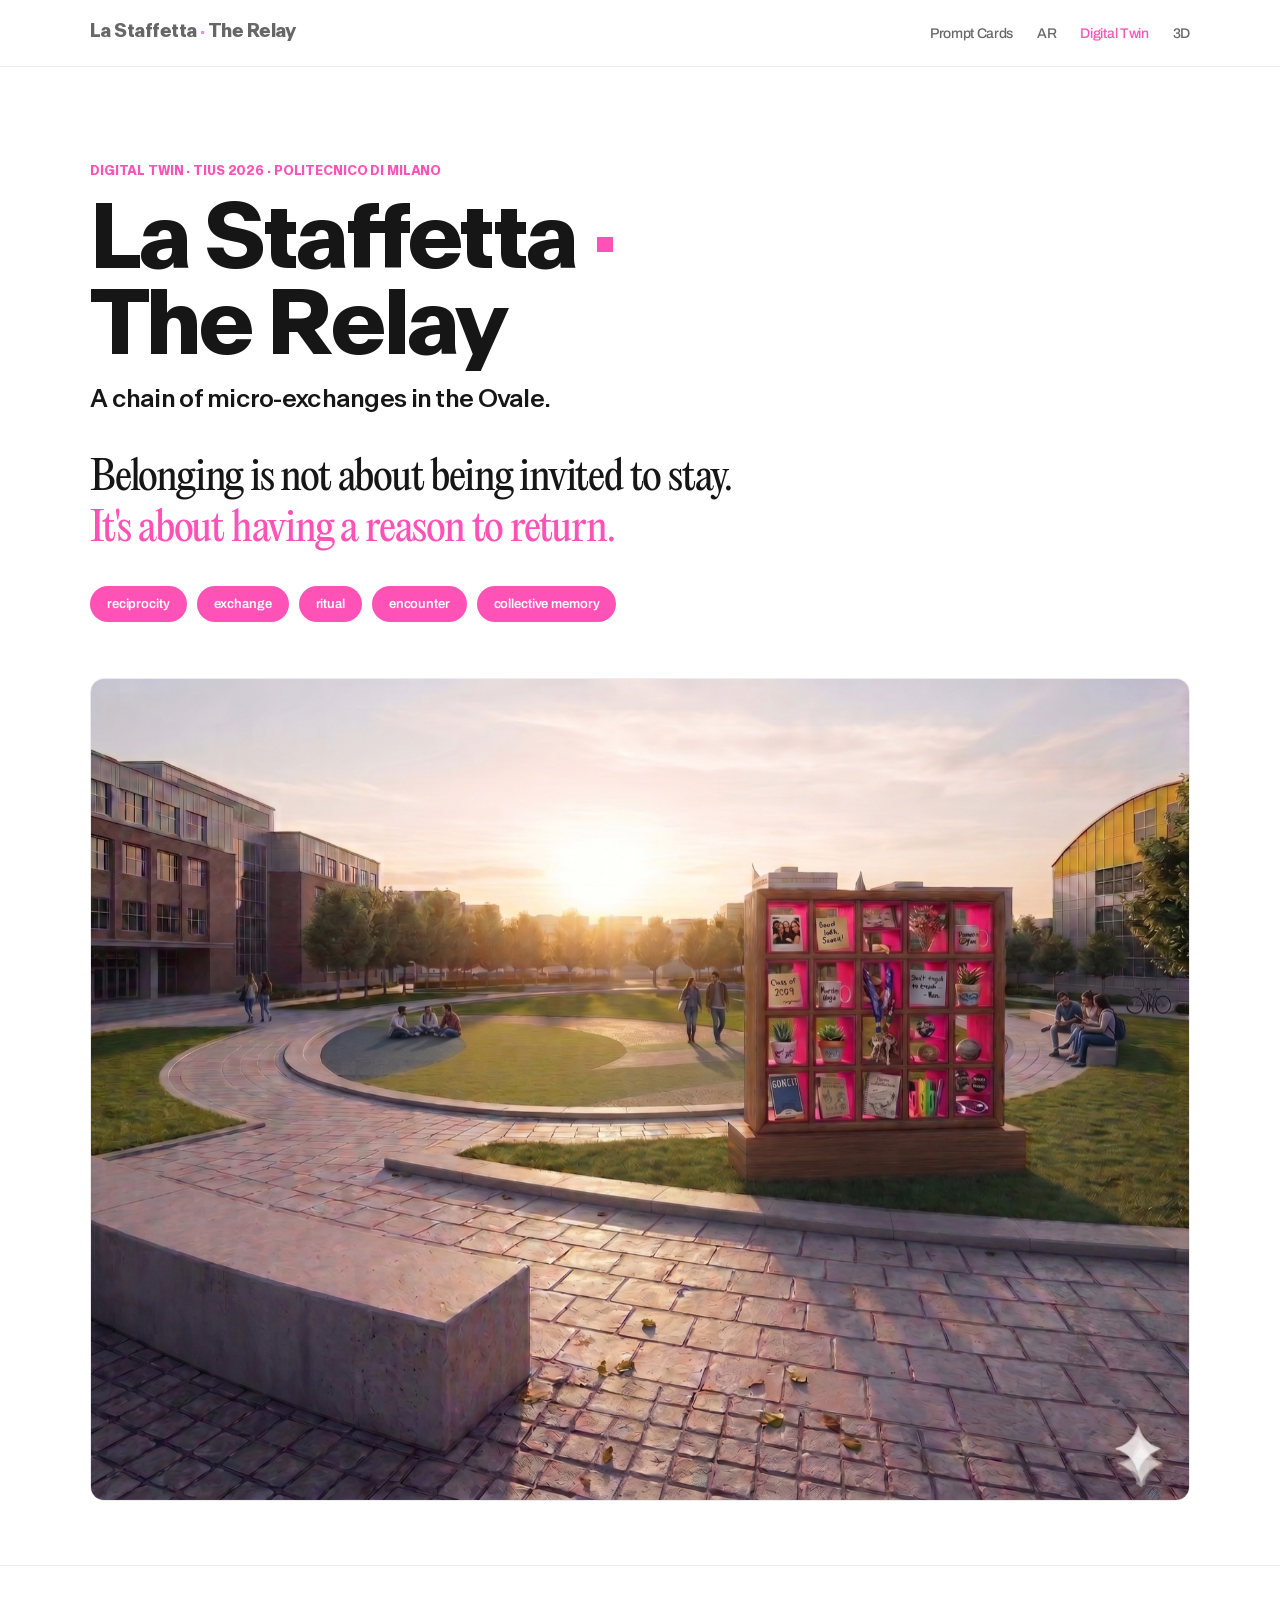
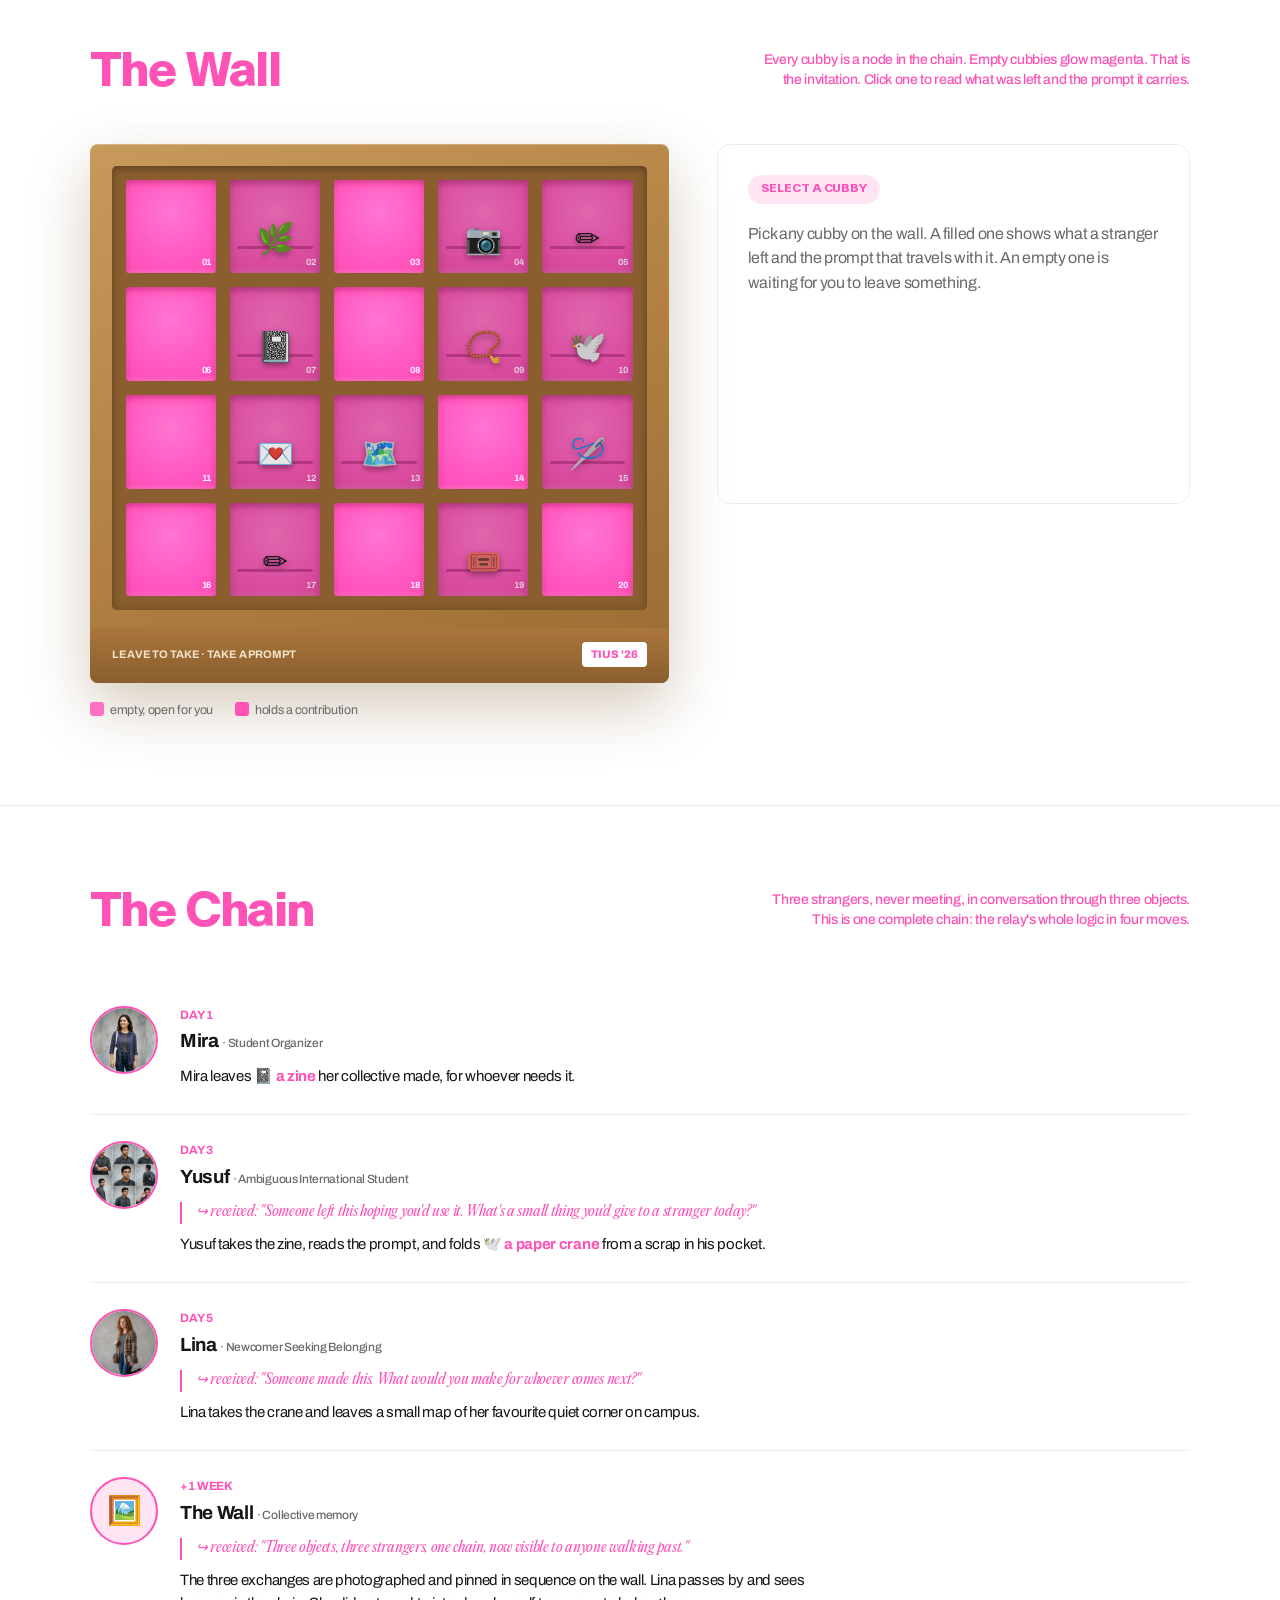
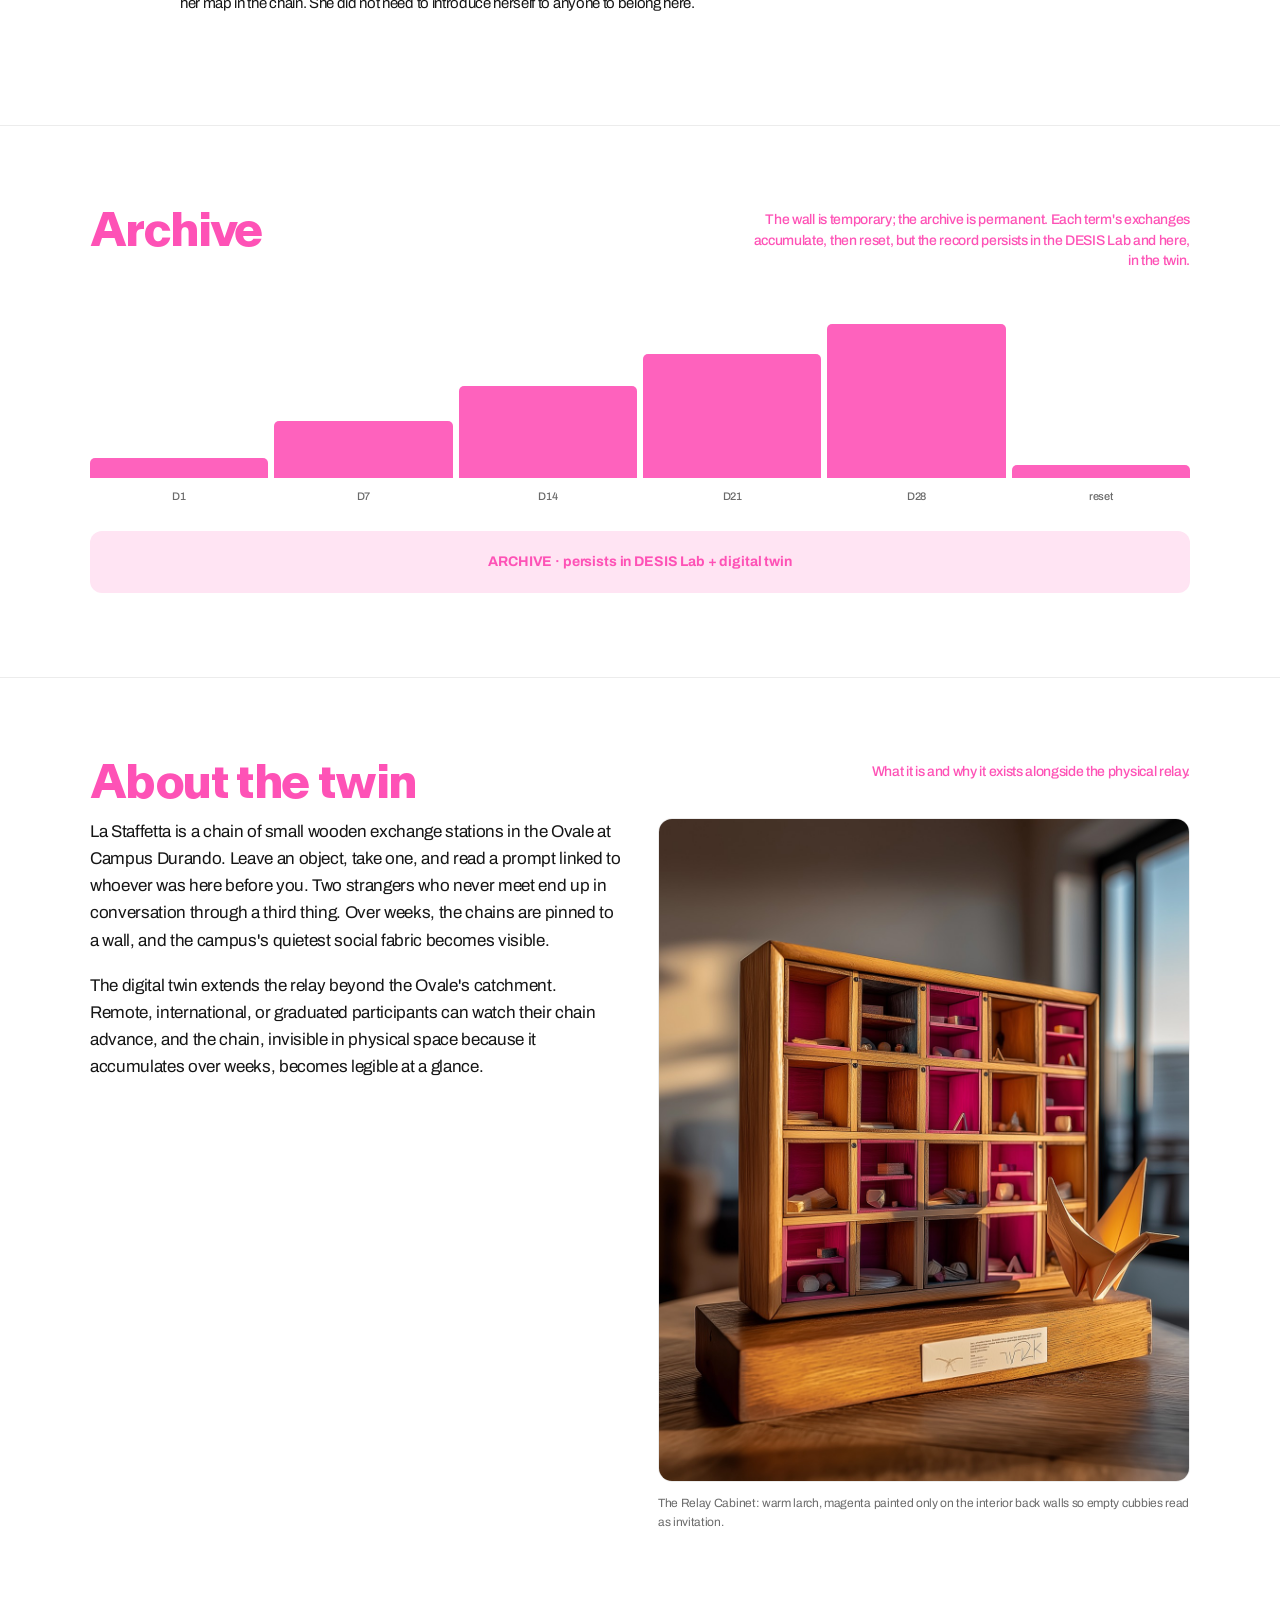
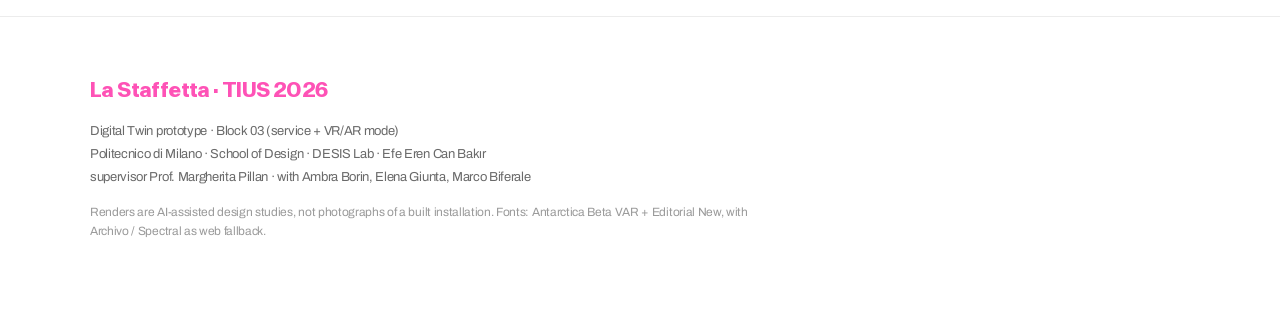
==== index.html @ ddce9a4b "La Staffetta: interactive web suite (twin, cards, AR, 3D), fonts embedded Co-Authored-By: Claude Opu" ====
<!DOCTYPE html>
<html lang="en">
<head>
<meta charset="UTF-8" />
<meta name="viewport" content="width=device-width, initial-scale=1.0" />
<title>La Staffetta · The Relay · Digital Twin</title>
<meta name="description" content="The digital twin of La Staffetta, a chain of micro-exchanges in the Ovale at Campus Durando, Politecnico di Milano." />
<link rel="preconnect" href="https://fonts.googleapis.com" />
<link rel="preconnect" href="https://fonts.gstatic.com" crossorigin />
<link href="https://fonts.googleapis.com/css2?family=Archivo:wght@400;500;600;700;800&family=Spectral:ital,wght@0,400;0,500;1,400;1,500&display=swap" rel="stylesheet" />
<link rel="stylesheet" href="style.css" />
<style>
  /* ---- twin-specific ---- */
  header.hero { padding: 96px 0 64px; }
  .hero-img { margin-top: 56px; border-radius: 14px; overflow: hidden; border: 1px solid var(--line); }
  .hero-img img { width: 100%; display: block; }
  .claim { font-family: var(--serif); font-size: clamp(24px, 3.4vw, 40px); letter-spacing: -0.03em; margin-top: 34px; max-width: 820px; line-height: 1.28; }
  .keywords { display: flex; flex-wrap: wrap; gap: 10px; margin-top: 30px; }
  .keywords span { font-size: 13px; font-weight: 600; color: #fff; background: var(--magenta); border-radius: 999px; padding: 8px 17px; letter-spacing:-0.01em; }

  /* ---- the wall / cabinet ---- */
  .cabinet-stage { margin-top: 48px; display: grid; grid-template-columns: 1.1fr .9fr; gap: 48px; align-items: start; }
  @media (max-width: 900px){ .cabinet-stage { grid-template-columns: 1fr; gap: 36px; } }

  /* the cabinet object: warm wood frame, magenta recessed cubbies */
  .cabinet {
    background: linear-gradient(155deg, #c79a5c 0%, #b07f41 55%, #9a6c34 100%);
    padding: 22px 22px 0;
    border-radius: 8px;
    box-shadow: 0 24px 60px rgba(120,80,30,0.30), inset 0 1px 0 rgba(255,255,255,0.25);
  }
  .grid {
    display: grid; grid-template-columns: repeat(5, 1fr); grid-template-rows: repeat(4, 1fr);
    gap: 14px;
    background: #8a5e2e;            /* dividers = darker wood, shown through the gaps */
    padding: 14px; border-radius: 5px;
    box-shadow: inset 0 2px 8px rgba(0,0,0,0.35);
  }
  .cubby {
    aspect-ratio: 1 / 1.04;
    border-radius: 3px;
    position: relative; cursor: pointer; overflow: hidden;
    /* recessed magenta interior */
    background: radial-gradient(120% 120% at 50% 35%, #ff6fc4 0%, var(--magenta) 45%, #e23b9e 100%);
    box-shadow: inset 0 3px 7px rgba(120,10,70,0.45), inset 0 -2px 4px rgba(255,255,255,0.18);
    transition: transform .14s ease, box-shadow .14s ease, filter .14s ease;
  }
  .cubby.empty { filter: brightness(1.06); }          /* empty glows brighter, the invitation */
  .cubby.filled { filter: brightness(0.9) saturate(0.92); }
  .cubby .obj {
    position: absolute; inset: 0; display: flex; align-items: flex-end; justify-content: center;
    padding-bottom: 12%; font-size: clamp(20px, 3.2vw, 30px); z-index: 2;
    filter: drop-shadow(0 3px 3px rgba(80,10,50,.5));
  }
  .cubby .shelf { position:absolute; left:8%; right:8%; bottom: 26%; height: 3px; background: rgba(120,10,70,.35); border-radius: 2px; z-index:1; }
  .cubby:hover { transform: translateY(-2px); box-shadow: inset 0 3px 7px rgba(120,10,70,0.45), 0 8px 20px rgba(254,82,182,0.45); }
  .cubby.active { outline: 3px solid #fff; outline-offset: -3px; }
  .cubby .num { position: absolute; bottom: 3px; right: 5px; font-size: 9px; color: rgba(255,255,255,.85); z-index: 3; font-weight: 700; }
  /* plinth + authorship */
  .plinth { background: linear-gradient(180deg, #a9763c, #8a5e2e); margin: 18px -22px 0; padding: 14px 22px 16px; border-radius: 0 0 8px 8px; display:flex; align-items:center; justify-content:space-between; }
  .plinth .rule { font-size: 11px; font-weight: 700; letter-spacing:-0.01em; color: #f3e2c8; }
  .plinth .mark { font-size: 11px; font-weight: 800; letter-spacing:-0.01em; color: var(--magenta); background:#fff; padding: 4px 9px; border-radius: 4px; }

  .legend { display:flex; gap: 22px; margin-top: 18px; font-size: 12.5px; color: var(--grey); }
  .legend i { display:inline-block; width: 14px; height: 14px; border-radius: 3px; vertical-align: -2px; margin-right: 6px; }

  /* detail panel */
  .detail { border: 1px solid var(--line); border-radius: 14px; padding: 30px; min-height: 360px; position: sticky; top: 92px; }
  .detail .obj-big { font-size: 60px; }
  .detail h3 { font-size: 24px; font-weight: 800; margin: 14px 0 2px; letter-spacing: -0.01em; }
  .detail .who { font-size: 13px; color: var(--grey); margin-bottom: 20px; }
  .prompt-card { border: 2px solid var(--magenta); border-radius: 12px; padding: 20px; background: #fff; margin-top: 6px; }
  .prompt-card .pc-label { font-size: 10px; font-weight: 700; letter-spacing:-0.01em; text-transform: uppercase; color: var(--magenta); }
  .prompt-card .pc-en { font-family: var(--serif); font-size: 18px; line-height: 1.4; margin-top: 9px; color: var(--ink); }
  .prompt-card .pc-it { font-family: var(--serif); font-style: italic; font-size: 14px; line-height: 1.4; margin-top: 9px; color: var(--magenta-deep); }
  .link-row { margin-top: 20px; font-size: 13.5px; color: var(--ink); }
  .link-row b { color: var(--magenta); }

  /* chain */
  .chain { display: flex; flex-direction: column; margin-top: 44px; }
  .chain-node { display: grid; grid-template-columns: 68px 1fr; gap: 22px; padding: 26px 0; border-bottom: 1px solid var(--line); align-items: start; }
  .chain-node:last-child { border-bottom: none; }
  .avatar { width: 68px; height: 68px; border-radius: 50%; overflow: hidden; border: 2px solid var(--magenta); background: var(--magenta-tint); }
  .avatar img { width: 100%; height: 100%; object-fit: cover; }
  .chain-node .day { font-size: 12px; font-weight: 700; letter-spacing:-0.01em; text-transform: uppercase; color: var(--magenta); }
  .chain-node .name { font-size: 19px; font-weight: 700; margin-top: 2px; }
  .chain-node .persona { font-size: 12px; color: var(--grey); font-weight: 500; }
  .chain-node .action { font-size: 15px; margin-top: 9px; max-width: 640px; }
  .chain-node .obj-inline { font-weight: 700; }
  .chain-link-prompt { font-family: var(--serif); font-style: italic; color: var(--magenta); font-size: 14px; margin-top: 11px; padding-left: 14px; border-left: 2px solid var(--magenta); }

  /* timeline */
  .timeline { margin-top: 44px; }
  .tl-bar { display: flex; gap: 6px; align-items: flex-end; height: 190px; }
  .tl-col { flex: 1; display:flex; flex-direction: column; align-items: center; gap: 10px; }
  .tl-fill { width: 100%; background: var(--magenta); border-radius: 5px 5px 0 0; opacity: .9; transition: height .7s ease; }
  .tl-col span { font-size: 11px; color: var(--grey); font-weight: 500; }
  .archive-band { margin-top: 26px; background: var(--magenta-tint); border-radius: 12px; padding: 20px 24px; font-size: 14px; font-weight: 700; color: var(--magenta); text-align:center; letter-spacing:-0.01em; }

  .cols-2 { display:grid; grid-template-columns: 1fr 1fr; gap: 36px; }
  @media (max-width: 760px){ .cols-2 { grid-template-columns: 1fr; } }

  @media (max-width: 600px){
    header.hero { padding: 56px 0 40px; }
    .detail { position: static; padding: 24px; min-height: 0; }
    .legend { flex-direction: column; gap: 8px; }
  }
</style>
</head>
<body>

<nav>
  <div class="wrap">
    <a class="brand" href="index.html">La Staffetta <span class="dot">·</span> The Relay</a>
    <ul>
      <li><a href="cards.html">Prompt Cards</a></li>
      <li><a href="ar.html">AR</a></li>
      <li><a href="index.html" class="active">Digital Twin</a></li>
      <li><a href="cabinet3d.html">3D</a></li>
    </ul>
  </div>
</nav>

<header class="hero">
  <div class="wrap">
    <div class="eyebrow">Digital Twin · TIUS 2026 · Politecnico di Milano</div>
    <h1>La Staffetta <span class="mag">·</span><br>The Relay</h1>
    <div class="sub">A chain of micro-exchanges in the Ovale.</div>
    <div class="claim">Belonging is not about being invited to stay.<br><span class="mag">It's about having a reason to return.</span></div>
    <div class="keywords">
      <span>reciprocity</span><span>exchange</span><span>ritual</span><span>encounter</span><span>collective memory</span>
    </div>
    <div class="hero-img"><img src="assets/scene.jpg" alt="The Relay Cabinet on the Ovale at Campus Durando" /></div>
  </div>
</header>

<section id="wall">
  <div class="wrap">
    <div class="sec-head">
      <h2>The Wall</h2>
      <div class="sec-note">Every cubby is a node in the chain. Empty cubbies glow magenta. That is the invitation. Click one to read what was left and the prompt it carries.</div>
    </div>
    <div class="cabinet-stage">
      <div>
        <div class="cabinet">
          <div class="grid" id="grid"></div>
          <div class="plinth"><span class="rule">LEAVE TO TAKE · TAKE A PROMPT</span><span class="mark">TIUS '26</span></div>
        </div>
        <div class="legend">
          <div><i style="background:#ff6fc4"></i>empty, open for you</div>
          <div><i style="background:var(--magenta)"></i>holds a contribution</div>
        </div>
      </div>
      <div class="detail" id="detail">
        <span class="pill-note">Select a cubby</span>
        <p style="margin-top:18px;color:var(--grey);">Pick any cubby on the wall. A filled one shows what a stranger left and the prompt that travels with it. An empty one is waiting for you to leave something.</p>
      </div>
    </div>
  </div>
</section>

<section id="chain">
  <div class="wrap">
    <div class="sec-head">
      <h2>The Chain</h2>
      <div class="sec-note">Three strangers, never meeting, in conversation through three objects. This is one complete chain: the relay's whole logic in four moves.</div>
    </div>
    <div class="chain" id="chainEl"></div>
  </div>
</section>

<section id="archive">
  <div class="wrap">
    <div class="sec-head">
      <h2>Archive</h2>
      <div class="sec-note">The wall is temporary; the archive is permanent. Each term's exchanges accumulate, then reset, but the record persists in the DESIS Lab and here, in the twin.</div>
    </div>
    <div class="timeline">
      <div class="tl-bar" id="tlbar"></div>
      <div class="archive-band">ARCHIVE · persists in DESIS Lab + digital twin</div>
    </div>
  </div>
</section>

<section id="about">
  <div class="wrap">
    <div class="sec-head"><h2>About the twin</h2><div class="sec-note">What it is and why it exists alongside the physical relay.</div></div>
    <div class="cols-2">
      <div>
        <p class="lead">La Staffetta is a chain of small wooden exchange stations in the Ovale at Campus Durando. Leave an object, take one, and read a prompt linked to whoever was here before you. Two strangers who never meet end up in conversation through a third thing. Over weeks, the chains are pinned to a wall, and the campus's quietest social fabric becomes visible.</p>
        <p class="lead" style="margin-top:18px;">The digital twin extends the relay beyond the Ovale's catchment. Remote, international, or graduated participants can watch their chain advance, and the chain, invisible in physical space because it accumulates over weeks, becomes legible at a glance.</p>
      </div>
      <div>
        <div class="hero-img" style="margin-top:0;"><img src="assets/cabinet.jpg" alt="The Relay Cabinet, design study" /></div>
        <p style="font-size:12px;color:var(--grey);margin-top:12px;">The Relay Cabinet: warm larch, magenta painted only on the interior back walls so empty cubbies read as invitation.</p>
      </div>
    </div>
  </div>
</section>

<footer>
  <div class="wrap">
    <div class="foot-mark">La Staffetta <span class="mag">·</span> TIUS 2026</div>
    <div>Digital Twin prototype · Block 03 (service + VR/AR mode)</div>
    <div>Politecnico di Milano · School of Design · DESIS Lab · Efe Eren Can Bakır</div>
    <div>supervisor Prof. Margherita Pillan · with Ambra Borin, Elena Giunta, Marco Biferale</div>
    <div class="disclaimer">Renders are AI-assisted design studies, not photographs of a built installation. Fonts: Antarctica Beta VAR + Editorial New, with Archivo / Spectral as web fallback.</div>
  </div>
</footer>

<script>
const CHAIN = [
  { day:"Day 1", name:"Mira", persona:"Student Organizer", avatar:"assets/mira.jpg", obj:"📓", objName:"a zine",
    left:"Mira leaves a zine her collective made, for whoever needs it." },
  { day:"Day 3", name:"Yusuf", persona:"Ambiguous International Student", avatar:"assets/yusuf.jpg", obj:"🕊️", objName:"a paper crane",
    incomingPrompt:{ en:"Someone left this hoping you'd use it. What's a small thing you'd give to a stranger today?" },
    left:"Yusuf takes the zine, reads the prompt, and folds a paper crane from a scrap in his pocket." },
  { day:"Day 5", name:"Lina", persona:"Newcomer Seeking Belonging", avatar:"assets/lina.jpg", obj:"🗺️", objName:"a hand-drawn map",
    incomingPrompt:{ en:"Someone made this. What would you make for whoever comes next?" },
    left:"Lina takes the crane and leaves a small map of her favourite quiet corner on campus." },
  { day:"+1 week", name:"The Wall", persona:"Collective memory", avatar:null, obj:"🖼️", objName:"the chain, exhibited",
    incomingPrompt:{ en:"Three objects, three strangers, one chain, now visible to anyone walking past." },
    left:"The three exchanges are photographed and pinned in sequence on the wall. Lina passes by and sees her map in the chain. She did not need to introduce herself to anyone to belong here." }
];

const PROMPTS = [
  { en:"Someone made this with attention. Leave something made with the same attention.", it:"Qualcuno l'ha fatto con cura. Lascia qualcosa fatto con la stessa cura." },
  { en:"Whoever placed this was thinking of someone they'll never meet. Who comes to mind for you?", it:"Chi l'ha messo qui pensava a qualcuno che non incontrerà mai. A chi pensi tu?" },
  { en:"Three people held what you take. You are the fourth. Pass something on.", it:"Tre persone hanno tenuto questo. Tu sei il quarto. Passa qualcosa avanti." },
  { en:"No name. No introduction. Just leave a question for whoever opens this tomorrow.", it:"Nessun nome. Nessuna presentazione. Lascia una domanda per chi aprirà domani." },
  { en:"Make a small thing with five minutes of attention. Leave it here.", it:"Fai una piccola cosa con cinque minuti di attenzione. Lasciala qui." },
  { en:"What you hold was once on someone's mind. Leave something currently on yours.", it:"Quello che tieni era nei pensieri di qualcuno. Lascia qualcosa che è nei tuoi." },
];
const AMBIENT_OBJS = ["🔑","🌿","🪡","📷","✏️","🫛","🎟️","🧵","📿","🪨","🍂","💌"];

const WALL = [];
for (let i = 0; i < 20; i++) {
  if (i === 6)  { WALL.push({ num:i+1, filled:true, obj:"📓", name:"a zine",          who:"left Day 1 · anonymous", prompt:PROMPTS[3], chainRef:0 }); continue; }
  if (i === 9)  { WALL.push({ num:i+1, filled:true, obj:"🕊️", name:"a paper crane",    who:"left Day 3 · anonymous", prompt:PROMPTS[0], chainRef:1 }); continue; }
  if (i === 12) { WALL.push({ num:i+1, filled:true, obj:"🗺️", name:"a hand-drawn map",  who:"left Day 5 · anonymous", prompt:PROMPTS[1], chainRef:2 }); continue; }
  const filledSlots = [1,3,4,8,11,14,16,18];
  if (filledSlots.includes(i)) {
    WALL.push({ num:i+1, filled:true, obj:AMBIENT_OBJS[i % AMBIENT_OBJS.length], name:"a small object", who:"left this week · anonymous", prompt:PROMPTS[i % PROMPTS.length], chainRef:null });
  } else { WALL.push({ num:i+1, filled:false }); }
}

const gridEl = document.getElementById('grid');
const detailEl = document.getElementById('detail');
WALL.forEach((c, idx) => {
  const div = document.createElement('div');
  div.className = 'cubby ' + (c.filled ? 'filled' : 'empty');
  div.innerHTML = `${c.filled ? `<div class="shelf"></div><div class="obj">${c.obj}</div>` : ''}<div class="num">${String(c.num).padStart(2,'0')}</div>`;
  div.addEventListener('click', () => selectCubby(idx, div));
  gridEl.appendChild(div);
});

let activeEl = null;
function selectCubby(idx, el) {
  if (activeEl) activeEl.classList.remove('active');
  el.classList.add('active'); activeEl = el;
  const c = WALL[idx];
  if (!c.filled) {
    detailEl.innerHTML = `
      <span class="pill-note">Cubby ${String(c.num).padStart(2,'0')} · empty</span>
      <div style="margin-top:20px;font-family:var(--serif);font-size:22px;line-height:1.4;">This cubby is open.</div>
      <p style="margin-top:14px;color:var(--grey);font-size:15px;">Leave something a stranger could carry home: a drawing, a note, a small object. In return, take what someone left, and a prompt linked to it. The relay rule: <b style="color:var(--magenta)">leave to take.</b></p>
      <a class="link-btn" href="#chain" style="margin-top:18px;">See how the chain forms →</a>`;
    return;
  }
  const p = c.prompt;
  detailEl.innerHTML = `
    <span class="pill-note">Cubby ${String(c.num).padStart(2,'0')} · holds a contribution</span>
    <div class="obj-big">${c.obj}</div>
    <h3>${c.name}</h3>
    <div class="who">${c.who}</div>
    <div class="prompt-card">
      <div class="pc-label">the prompt that travels with it</div>
      <div class="pc-en">${p.en}</div>
      <div class="pc-it">${p.it}</div>
    </div>
    ${c.chainRef !== null ? `<div class="link-row">This object is part of <b>one complete chain</b>.<br><a class="link-btn" href="#chain" style="margin-top:10px;">Follow the chain →</a></div>` : `<div class="link-row" style="color:var(--grey)">An ambient contribution, not yet part of a documented chain.</div>`}`;
}

const chainEl = document.getElementById('chainEl');
CHAIN.forEach(n => {
  const node = document.createElement('div');
  node.className = 'chain-node';
  node.innerHTML = `
    <div class="avatar">${n.avatar ? `<img src="${n.avatar}" alt="${n.name}">` : `<div style="display:flex;align-items:center;justify-content:center;height:100%;font-size:28px">🖼️</div>`}</div>
    <div>
      <div class="day">${n.day}</div>
      <div class="name">${n.name} <span class="persona">· ${n.persona}</span></div>
      ${n.incomingPrompt ? `<div class="chain-link-prompt">↪ received: "${n.incomingPrompt.en}"</div>` : ''}
      <div class="action">${n.left.replace(n.objName, `<span class="obj-inline mag">${n.obj} ${n.objName}</span>`)}</div>
    </div>`;
  chainEl.appendChild(node);
});

const tl = document.getElementById('tlbar');
const weeks = [ {label:"D1",v:0.12},{label:"D7",v:0.34},{label:"D14",v:0.55},{label:"D21",v:0.74},{label:"D28",v:0.92},{label:"reset",v:0.08} ];
weeks.forEach(w => {
  const col = document.createElement('div'); col.className='tl-col';
  col.innerHTML = `<div class="tl-fill" style="height:0"></div><span>${w.label}</span>`;
  tl.appendChild(col);
  requestAnimationFrame(()=>{ setTimeout(()=>{ col.querySelector('.tl-fill').style.height=(w.v*168)+'px'; },120); });
});
</script>
</body>
</html>
---- style.css ----
/* embedded brand fonts so the site renders identically anywhere */
@font-face{font-family:"Antarctica Beta VAR";src:url("fonts/AntarcticaBetaVAR-Regular.ttf") format("truetype");font-weight:100 900;font-style:normal;font-display:swap;}
@font-face{font-family:"Editorial New";src:url("fonts/EditorialNew-Regular.ttf") format("truetype");font-weight:300 550;font-style:normal;font-display:swap;}
@font-face{font-family:"Editorial New";src:url("fonts/EditorialNew-Italic.ttf") format("truetype");font-weight:300 550;font-style:italic;font-display:swap;}
@font-face{font-family:"Editorial New";src:url("fonts/EditorialNew-Bold.ttf") format("truetype");font-weight:600 800;font-style:normal;font-display:swap;}
/* ============================================================
   La Staffetta · shared identity stylesheet
   Magenta #FE52B6 on white. Matches the TIUS presentation style:
   bold, simple, white space, single accent.
   Display = Antarctica Beta VAR (Bold), Archivo as web fallback.
   Voice  = Editorial New (Medium), Spectral as web fallback.
   The named fonts render for anyone with them installed (e.g. the
   author's Mac, used to present the remote exam). Others see the
   close web fallbacks.
   ============================================================ */
:root {
  --magenta: #FE52B6;
  --magenta-tint: #FFE4F3;
  --magenta-deep: #d62f93;
  --ink: #161616;
  --grey: #6a6a6a;
  --line: #ececec;
  --bg: #ffffff;
  --cream: #f7f1e8;
  --display: "Antarctica Beta VAR", "Archivo", system-ui, sans-serif;
  --serif: "Editorial New", "PP Editorial New", "Spectral", Georgia, serif;
  --max: 1180px;
}
* { box-sizing: border-box; margin: 0; padding: 0; }
html { scroll-behavior: smooth; -webkit-text-size-adjust: 100%; }
body {
  font-family: "Archivo", system-ui, sans-serif;   /* body copy stays in the neutral grotesque */
  color: var(--ink);
  background: var(--bg);
  line-height: 1.55;
  letter-spacing: -0.02em;          /* -2% floor on body */
  -webkit-font-smoothing: antialiased;
}
.serif { font-family: var(--serif); }
.mag { color: var(--magenta); }
.wrap { max-width: var(--max); margin: 0 auto; padding: 0 40px; }
@media (max-width: 600px){ .wrap { padding: 0 22px; } }

/* nav */
nav {
  position: sticky; top: 0; z-index: 50;
  background: rgba(255,255,255,0.94);
  backdrop-filter: blur(8px);
  border-bottom: 1px solid var(--line);
}
nav .wrap { display: flex; align-items: center; justify-content: space-between; height: 66px; }
nav .brand { font-family: var(--display); font-weight: 700; letter-spacing: -0.03em; font-size: 18px; text-decoration:none; color:var(--ink); }
nav .brand .dot { color: var(--magenta); }
nav ul { display: flex; gap: 24px; list-style: none; }
nav a { color: var(--ink); text-decoration: none; font-size: 14px; font-weight: 500; opacity: .65; transition: opacity .15s, color .15s; white-space: nowrap; }
nav a:hover, nav a.active { opacity: 1; color: var(--magenta); }
@media (max-width: 600px){
  nav .wrap { height: 58px; }
  nav .brand { font-size: 0; }                 /* hide long wordmark, keep the dot mark */
  nav .brand::before { content: "La Staffetta"; font-size: 15px; }
  nav .brand .dot { font-size: 15px; }
  nav ul { gap: 16px; }
  nav a { font-size: 13px; }
}
@media (max-width: 380px){ nav .brand::before { content: "LS"; } nav ul { gap: 13px; } nav a { font-size: 12px; } }

/* headings: presentation register: big, bold, magenta display */
/* letter-spacing scale: tighten as size grows, -4% (XL) to -2% (body). Both fonts. */
.eyebrow { font-family: var(--display); font-size: 12px; font-weight: 700; letter-spacing:-0.01em; text-transform: uppercase; color: var(--magenta); }
h1 { font-family: var(--display); font-size: clamp(40px, 7.5vw, 88px); font-weight: 700; letter-spacing: -0.04em; line-height: 0.98; margin: 18px 0 10px; }
h2 { font-family: var(--display); font-size: clamp(28px, 4.4vw, 46px); font-weight: 700; letter-spacing: -0.035em; color: var(--magenta); line-height: 1.0; }
.sub { font-family: var(--display); font-size: clamp(18px, 2.4vw, 24px); font-weight: 500; letter-spacing: -0.03em; }
.lead { font-size: 17px; max-width: 680px; line-height: 1.6; letter-spacing: -0.02em; }
.serif { letter-spacing: -0.02em; }

/* sections: generous white space like the slides */
section { padding: 84px 0; border-top: 1px solid var(--line); }
@media (max-width: 600px){ section { padding: 52px 0; } }
/* presentation header pattern: bold header left, magenta descriptor right */
.sec-head { display: flex; align-items: flex-start; justify-content: space-between; margin-bottom: 10px; gap: 28px; flex-wrap: wrap; }
.sec-note { color: var(--magenta); font-size: 14px; max-width: 440px; text-align: right; font-weight: 500; line-height: 1.45; }
@media (max-width: 700px){ .sec-note { text-align: left; max-width: 100%; } }

/* pills / buttons */
.pill-note { display:inline-block; font-family: var(--display); font-size:11px; font-weight:700; letter-spacing:-0.01em; text-transform:uppercase; color:var(--magenta); background:var(--magenta-tint); padding:6px 13px; border-radius:999px; }
.link-btn { display:inline-block; background: var(--magenta-tint); color: var(--magenta); border:none; border-radius: 8px; padding: 10px 17px; font-weight:600; font-size: 13px; cursor: pointer; font-family:inherit; text-decoration:none; transition: background .15s,color .15s; }
.link-btn:hover { background: var(--magenta); color:#fff; }

/* footer with the presentation corner-mark */
footer { padding: 56px 0 72px; border-top: 1px solid var(--line); color: var(--grey); font-size: 13px; }
footer > .wrap > div { margin-top: 3px; }
footer b { color: var(--ink); }
.foot-mark { font-family: var(--display); font-weight: 700; font-size: 20px; color: var(--magenta); letter-spacing: -0.03em; margin-bottom: 14px !important; }
.disclaimer { margin-top: 16px !important; font-size: 12px; color: #9a9a9a; max-width: 660px; }
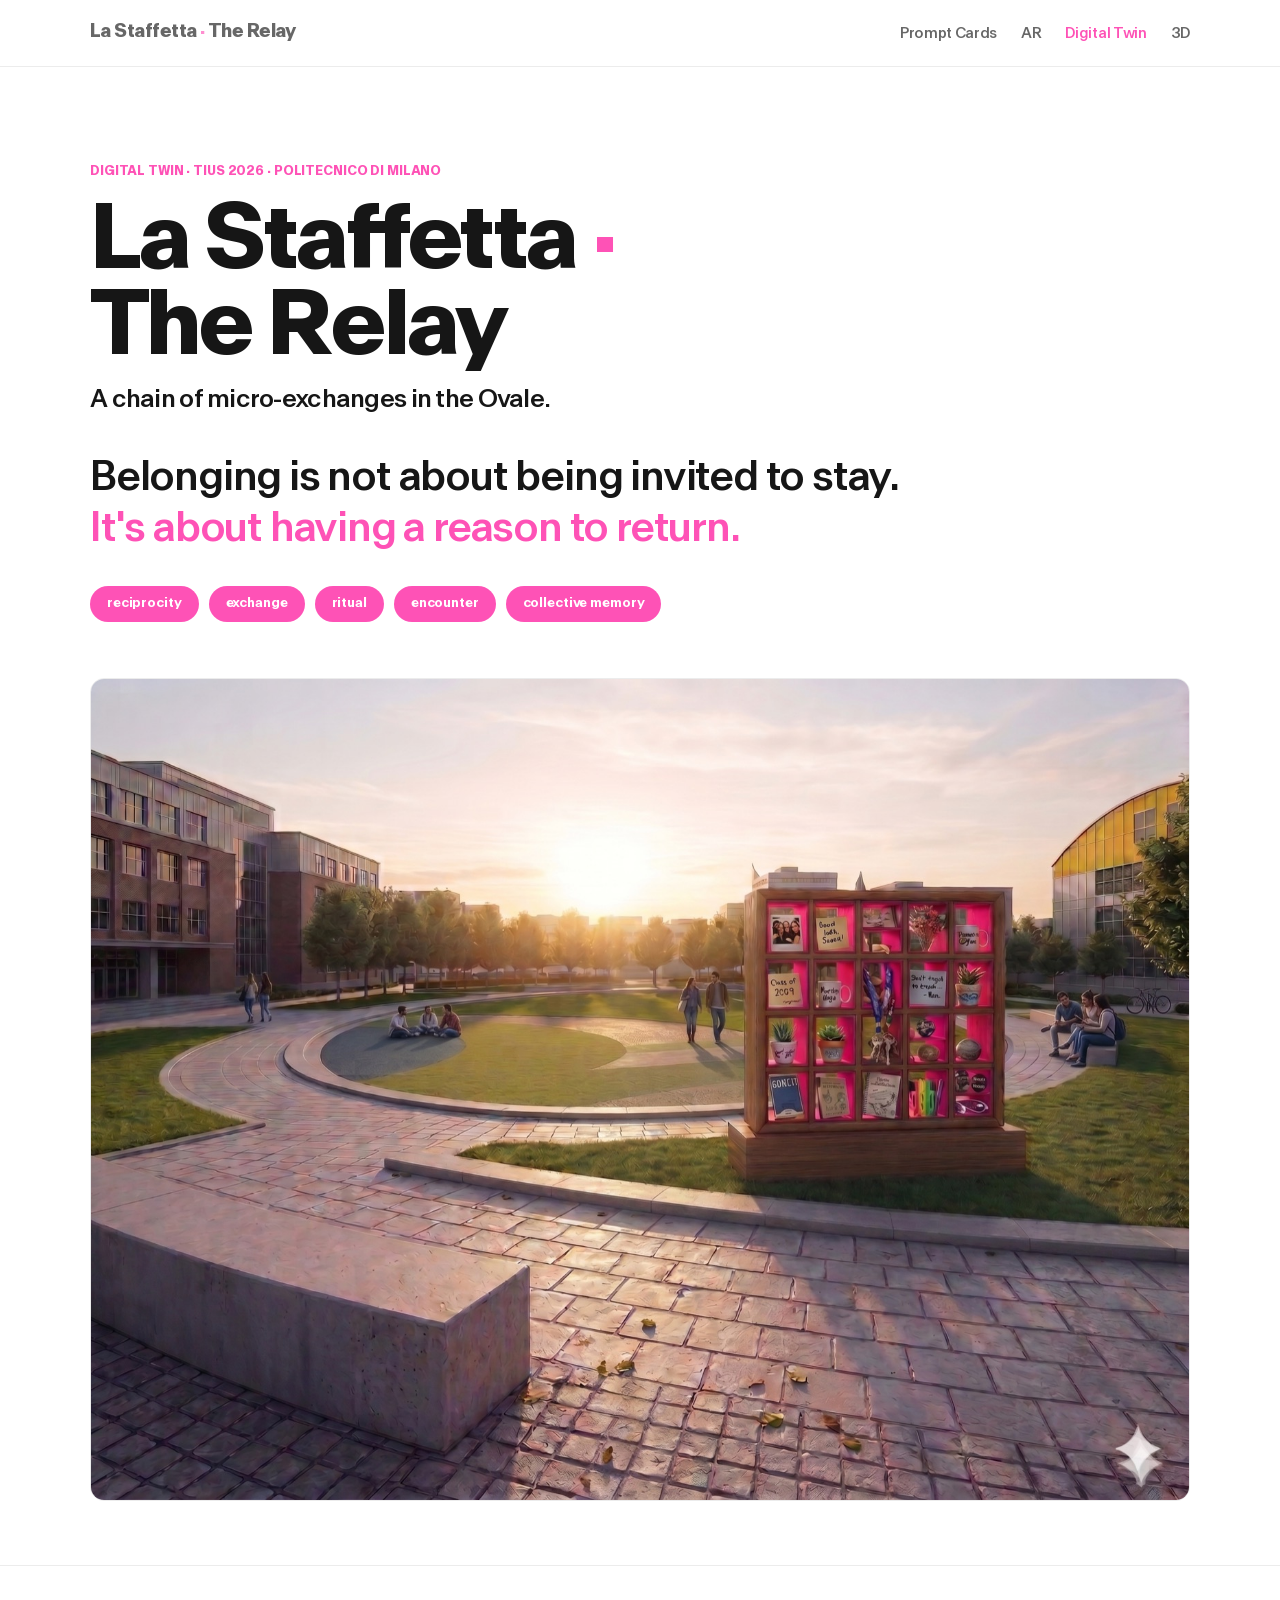
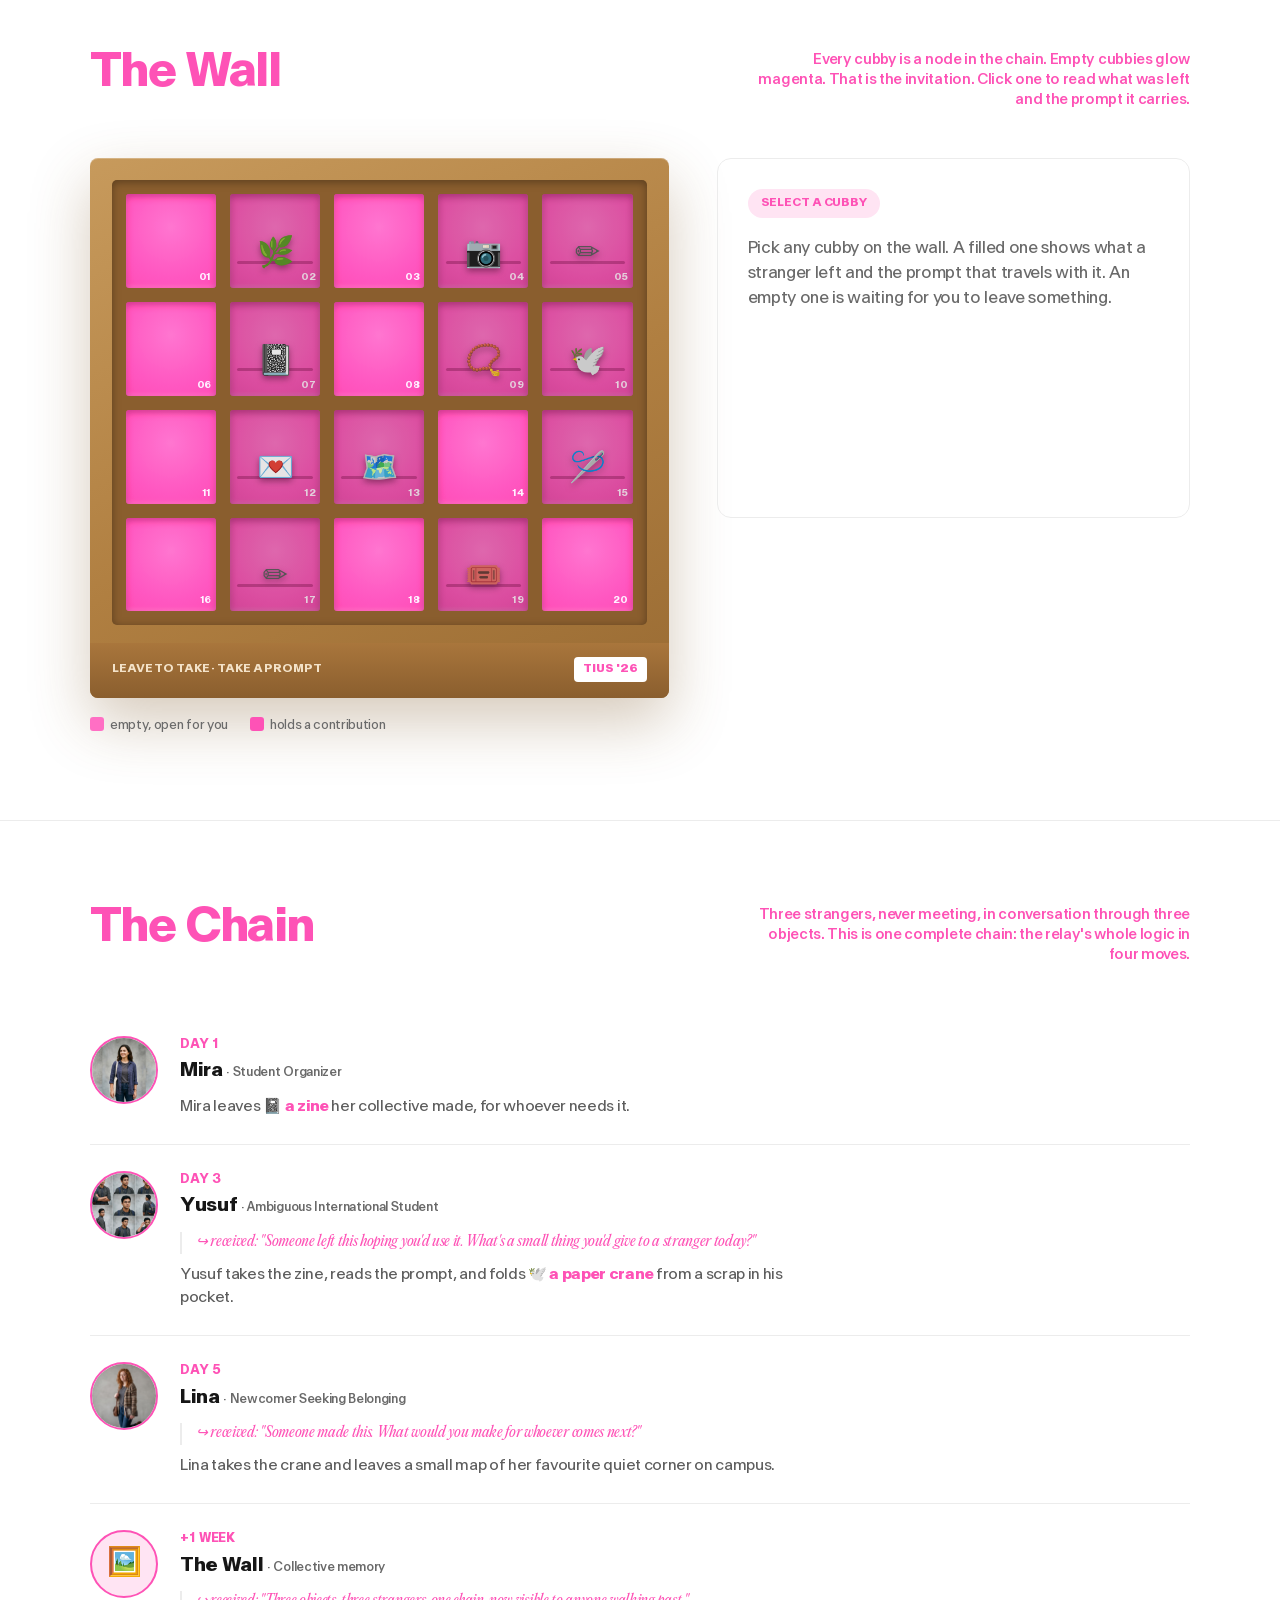
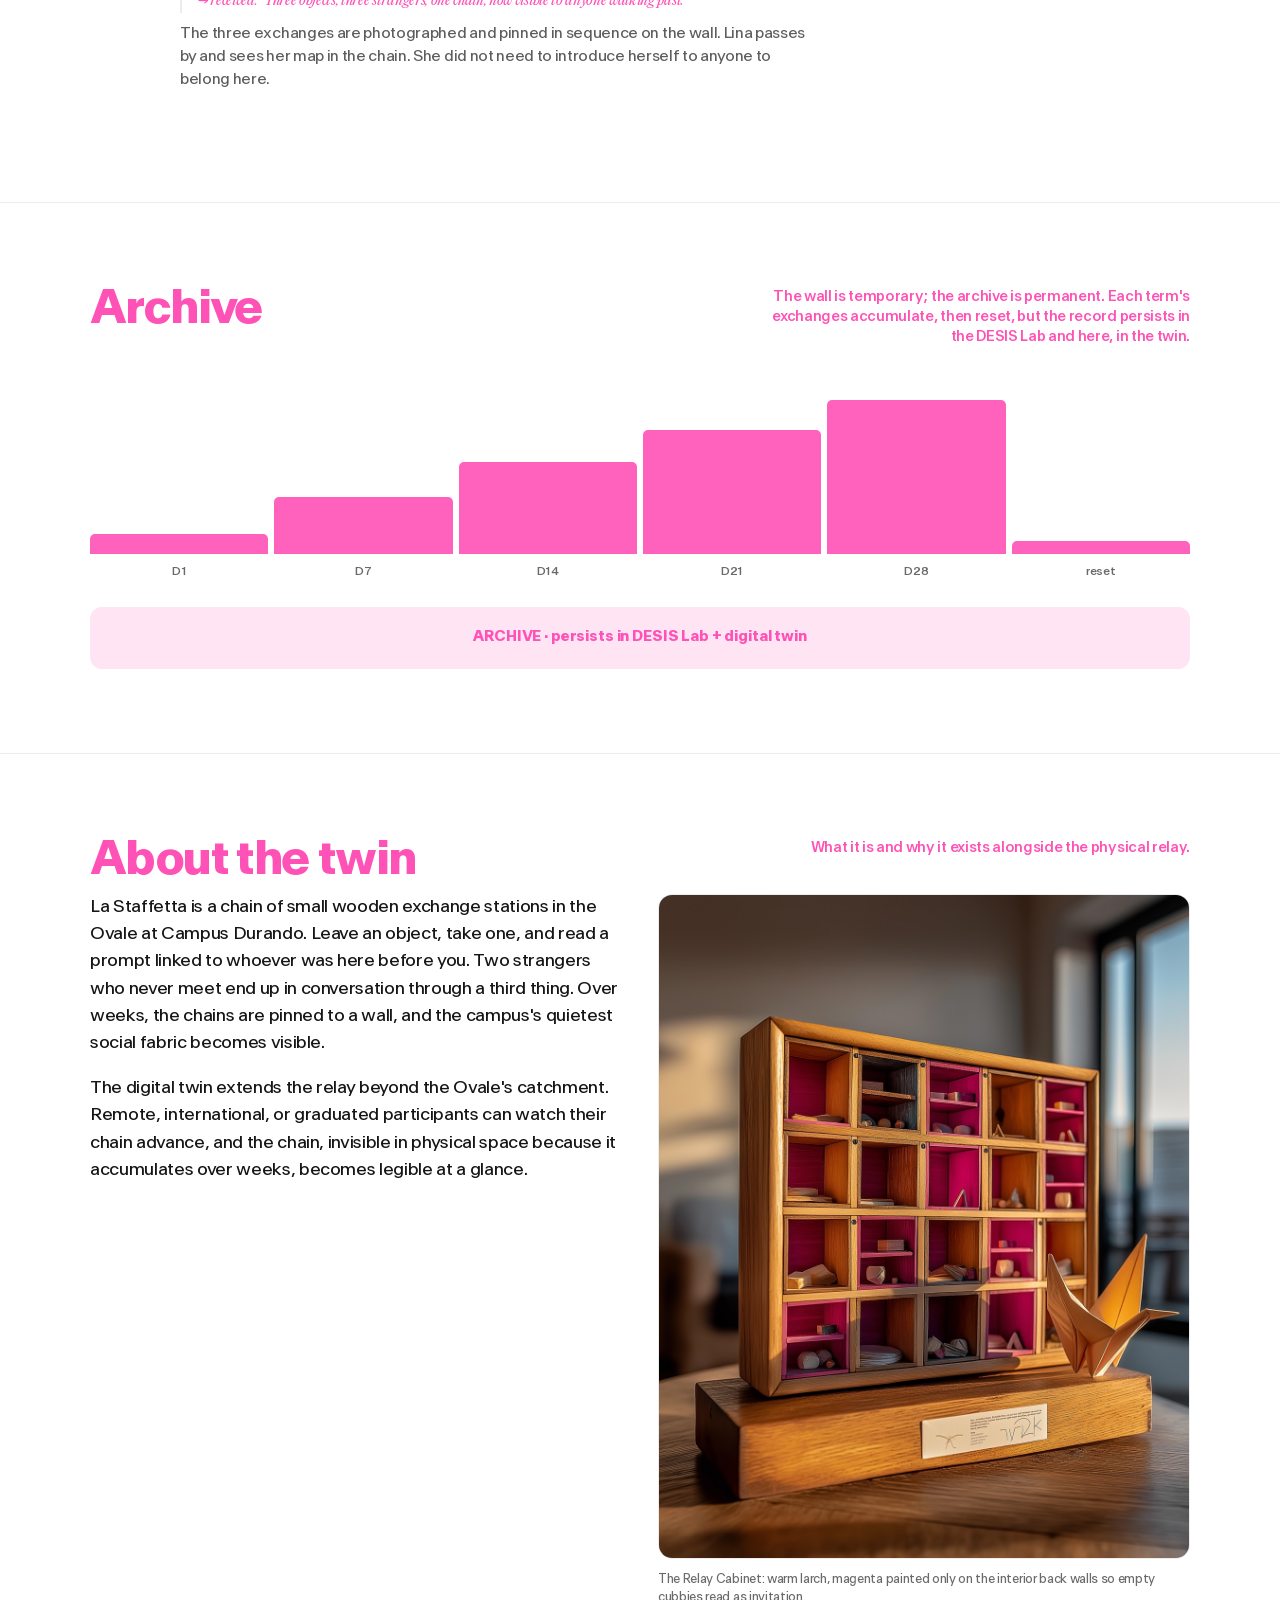
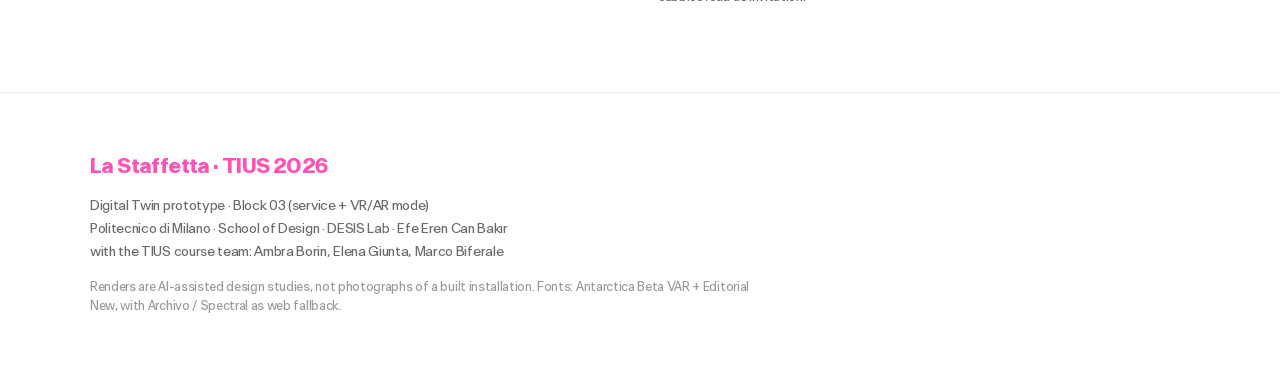
==== commit a8128fb7: "Align web suite to DESIGN_SYSTEM.md: Antarctica body, Editorial accent-only, softened body ink, embe" ====
--- a/index.html
+++ b/index.html
@@ -14,7 +14,7 @@
   header.hero { padding: 96px 0 64px; }
   .hero-img { margin-top: 56px; border-radius: 14px; overflow: hidden; border: 1px solid var(--line); }
   .hero-img img { width: 100%; display: block; }
-  .claim { font-family: var(--serif); font-size: clamp(24px, 3.4vw, 40px); letter-spacing: -0.03em; margin-top: 34px; max-width: 820px; line-height: 1.28; }
+  .claim { font-family: var(--display); font-weight: 500; color: var(--ink); font-size: clamp(24px, 3.4vw, 40px); letter-spacing: -0.03em; margin-top: 34px; max-width: 820px; line-height: 1.28; }
   .keywords { display: flex; flex-wrap: wrap; gap: 10px; margin-top: 30px; }
   .keywords span { font-size: 13px; font-weight: 600; color: #fff; background: var(--magenta); border-radius: 999px; padding: 8px 17px; letter-spacing:-0.01em; }
 
@@ -67,11 +67,11 @@
   /* detail panel */
   .detail { border: 1px solid var(--line); border-radius: 14px; padding: 30px; min-height: 360px; position: sticky; top: 92px; }
   .detail .obj-big { font-size: 60px; }
-  .detail h3 { font-size: 24px; font-weight: 800; margin: 14px 0 2px; letter-spacing: -0.01em; }
+  .detail h3 { font-size: 24px; font-weight: 800; margin: 14px 0 2px; letter-spacing: -0.01em; color: var(--ink); }
   .detail .who { font-size: 13px; color: var(--grey); margin-bottom: 20px; }
   .prompt-card { border: 2px solid var(--magenta); border-radius: 12px; padding: 20px; background: #fff; margin-top: 6px; }
   .prompt-card .pc-label { font-size: 10px; font-weight: 700; letter-spacing:-0.01em; text-transform: uppercase; color: var(--magenta); }
-  .prompt-card .pc-en { font-family: var(--serif); font-size: 18px; line-height: 1.4; margin-top: 9px; color: var(--ink); }
+  .prompt-card .pc-en { font-family: var(--display); font-weight: 500; font-size: 18px; line-height: 1.4; margin-top: 9px; color: var(--ink); }
   .prompt-card .pc-it { font-family: var(--serif); font-style: italic; font-size: 14px; line-height: 1.4; margin-top: 9px; color: var(--magenta-deep); }
   .link-row { margin-top: 20px; font-size: 13.5px; color: var(--ink); }
   .link-row b { color: var(--magenta); }
@@ -83,11 +83,11 @@
   .avatar { width: 68px; height: 68px; border-radius: 50%; overflow: hidden; border: 2px solid var(--magenta); background: var(--magenta-tint); }
   .avatar img { width: 100%; height: 100%; object-fit: cover; }
   .chain-node .day { font-size: 12px; font-weight: 700; letter-spacing:-0.01em; text-transform: uppercase; color: var(--magenta); }
-  .chain-node .name { font-size: 19px; font-weight: 700; margin-top: 2px; }
+  .chain-node .name { font-size: 19px; font-weight: 700; margin-top: 2px; color: var(--ink); }
   .chain-node .persona { font-size: 12px; color: var(--grey); font-weight: 500; }
   .chain-node .action { font-size: 15px; margin-top: 9px; max-width: 640px; }
   .chain-node .obj-inline { font-weight: 700; }
-  .chain-link-prompt { font-family: var(--serif); font-style: italic; color: var(--magenta); font-size: 14px; margin-top: 11px; padding-left: 14px; border-left: 2px solid var(--magenta); }
+  .chain-link-prompt { font-family: var(--serif); font-style: italic; color: var(--magenta); font-size: 14px; margin-top: 11px; padding-left: 14px; border-left: 2px solid var(--line); }
 
   /* timeline */
   .timeline { margin-top: 44px; }
@@ -203,7 +203,7 @@
     <div class="foot-mark">La Staffetta <span class="mag">·</span> TIUS 2026</div>
     <div>Digital Twin prototype · Block 03 (service + VR/AR mode)</div>
     <div>Politecnico di Milano · School of Design · DESIS Lab · Efe Eren Can Bakır</div>
-    <div>supervisor Prof. Margherita Pillan · with Ambra Borin, Elena Giunta, Marco Biferale</div>
+    <div>with the TIUS course team: Ambra Borin, Elena Giunta, Marco Biferale</div>
     <div class="disclaimer">Renders are AI-assisted design studies, not photographs of a built installation. Fonts: Antarctica Beta VAR + Editorial New, with Archivo / Spectral as web fallback.</div>
   </div>
 </footer>
@@ -262,7 +262,7 @@
   if (!c.filled) {
     detailEl.innerHTML = `
       <span class="pill-note">Cubby ${String(c.num).padStart(2,'0')} · empty</span>
-      <div style="margin-top:20px;font-family:var(--serif);font-size:22px;line-height:1.4;">This cubby is open.</div>
+      <div style="margin-top:20px;font-family:var(--display);font-weight:500;color:var(--ink);font-size:22px;line-height:1.4;">This cubby is open.</div>
       <p style="margin-top:14px;color:var(--grey);font-size:15px;">Leave something a stranger could carry home: a drawing, a note, a small object. In return, take what someone left, and a prompt linked to it. The relay rule: <b style="color:var(--magenta)">leave to take.</b></p>
       <a class="link-btn" href="#chain" style="margin-top:18px;">See how the chain forms →</a>`;
     return;
--- a/style.css
+++ b/style.css
@@ -1,23 +1,21 @@
-/* embedded brand fonts so the site renders identically anywhere */
-@font-face{font-family:"Antarctica Beta VAR";src:url("fonts/AntarcticaBetaVAR-Regular.ttf") format("truetype");font-weight:100 900;font-style:normal;font-display:swap;}
-@font-face{font-family:"Editorial New";src:url("fonts/EditorialNew-Regular.ttf") format("truetype");font-weight:300 550;font-style:normal;font-display:swap;}
-@font-face{font-family:"Editorial New";src:url("fonts/EditorialNew-Italic.ttf") format("truetype");font-weight:300 550;font-style:italic;font-display:swap;}
-@font-face{font-family:"Editorial New";src:url("fonts/EditorialNew-Bold.ttf") format("truetype");font-weight:600 800;font-style:normal;font-display:swap;}
 /* ============================================================
-   La Staffetta · shared identity stylesheet
-   Magenta #FE52B6 on white. Matches the TIUS presentation style:
-   bold, simple, white space, single accent.
-   Display = Antarctica Beta VAR (Bold), Archivo as web fallback.
-   Voice  = Editorial New (Medium), Spectral as web fallback.
-   The named fonts render for anyone with them installed (e.g. the
-   author's Mac, used to present the remote exam). Others see the
-   close web fallbacks.
+   La Staffetta · shared identity stylesheet (obeys ../DESIGN_SYSTEM.md)
+   One system, three media. Antarctica Beta VAR = everything structural
+   (display, headings, body, labels, UI). Editorial New = small accent only
+   (image captions, Italian card translations, short prompt ties). Never
+   Editorial in body or headings. Magenta #FE52B6 earned, never decorative.
+   Fonts embedded below so the site renders identically on any machine.
    ============================================================ */
+@font-face{ font-family:"Antarctica Beta VAR"; src:url("fonts/AntarcticaBetaVAR-Regular.ttf") format("truetype"); font-weight:100 900; font-style:normal; font-display:swap; }
+@font-face{ font-family:"Editorial New"; src:url("fonts/EditorialNew-Regular.ttf") format("truetype"); font-weight:400 500; font-style:normal; font-display:swap; }
+@font-face{ font-family:"Editorial New"; src:url("fonts/EditorialNew-Italic.ttf") format("truetype"); font-weight:400 500; font-style:italic; font-display:swap; }
+@font-face{ font-family:"Editorial New"; src:url("fonts/EditorialNew-Bold.ttf") format("truetype"); font-weight:600 800; font-style:normal; font-display:swap; }
 :root {
   --magenta: #FE52B6;
   --magenta-tint: #FFE4F3;
   --magenta-deep: #d62f93;
   --ink: #161616;
+  --body: #5e5e5e;
   --grey: #6a6a6a;
   --line: #ececec;
   --bg: #ffffff;
@@ -29,11 +27,12 @@
 * { box-sizing: border-box; margin: 0; padding: 0; }
 html { scroll-behavior: smooth; -webkit-text-size-adjust: 100%; }
 body {
-  font-family: "Archivo", system-ui, sans-serif;   /* body copy stays in the neutral grotesque */
-  color: var(--ink);
+  font-family: var(--display);      /* Antarctica for everything structural, incl. body */
+  font-weight: 400;
+  color: var(--body);               /* softened body ink (#5e5e5e), near-black reserved for headings/voice */
   background: var(--bg);
   line-height: 1.55;
-  letter-spacing: -0.02em;          /* -2% floor on body */
+  letter-spacing: -0.02em;
   -webkit-font-smoothing: antialiased;
 }
 .serif { font-family: var(--serif); }
@@ -67,10 +66,10 @@
 /* headings: presentation register: big, bold, magenta display */
 /* letter-spacing scale: tighten as size grows, -4% (XL) to -2% (body). Both fonts. */
 .eyebrow { font-family: var(--display); font-size: 12px; font-weight: 700; letter-spacing:-0.01em; text-transform: uppercase; color: var(--magenta); }
-h1 { font-family: var(--display); font-size: clamp(40px, 7.5vw, 88px); font-weight: 700; letter-spacing: -0.04em; line-height: 0.98; margin: 18px 0 10px; }
+h1 { font-family: var(--display); font-size: clamp(40px, 7.5vw, 88px); font-weight: 700; letter-spacing: -0.04em; line-height: 0.98; margin: 18px 0 10px; color: var(--ink); }
 h2 { font-family: var(--display); font-size: clamp(28px, 4.4vw, 46px); font-weight: 700; letter-spacing: -0.035em; color: var(--magenta); line-height: 1.0; }
-.sub { font-family: var(--display); font-size: clamp(18px, 2.4vw, 24px); font-weight: 500; letter-spacing: -0.03em; }
-.lead { font-size: 17px; max-width: 680px; line-height: 1.6; letter-spacing: -0.02em; }
+.sub { font-family: var(--display); font-size: clamp(18px, 2.4vw, 24px); font-weight: 500; letter-spacing: -0.03em; color: var(--ink); }
+.lead { font-size: 17px; max-width: 680px; line-height: 1.6; letter-spacing: -0.02em; color: var(--ink); }
 .serif { letter-spacing: -0.02em; }
 
 /* sections: generous white space like the slides */
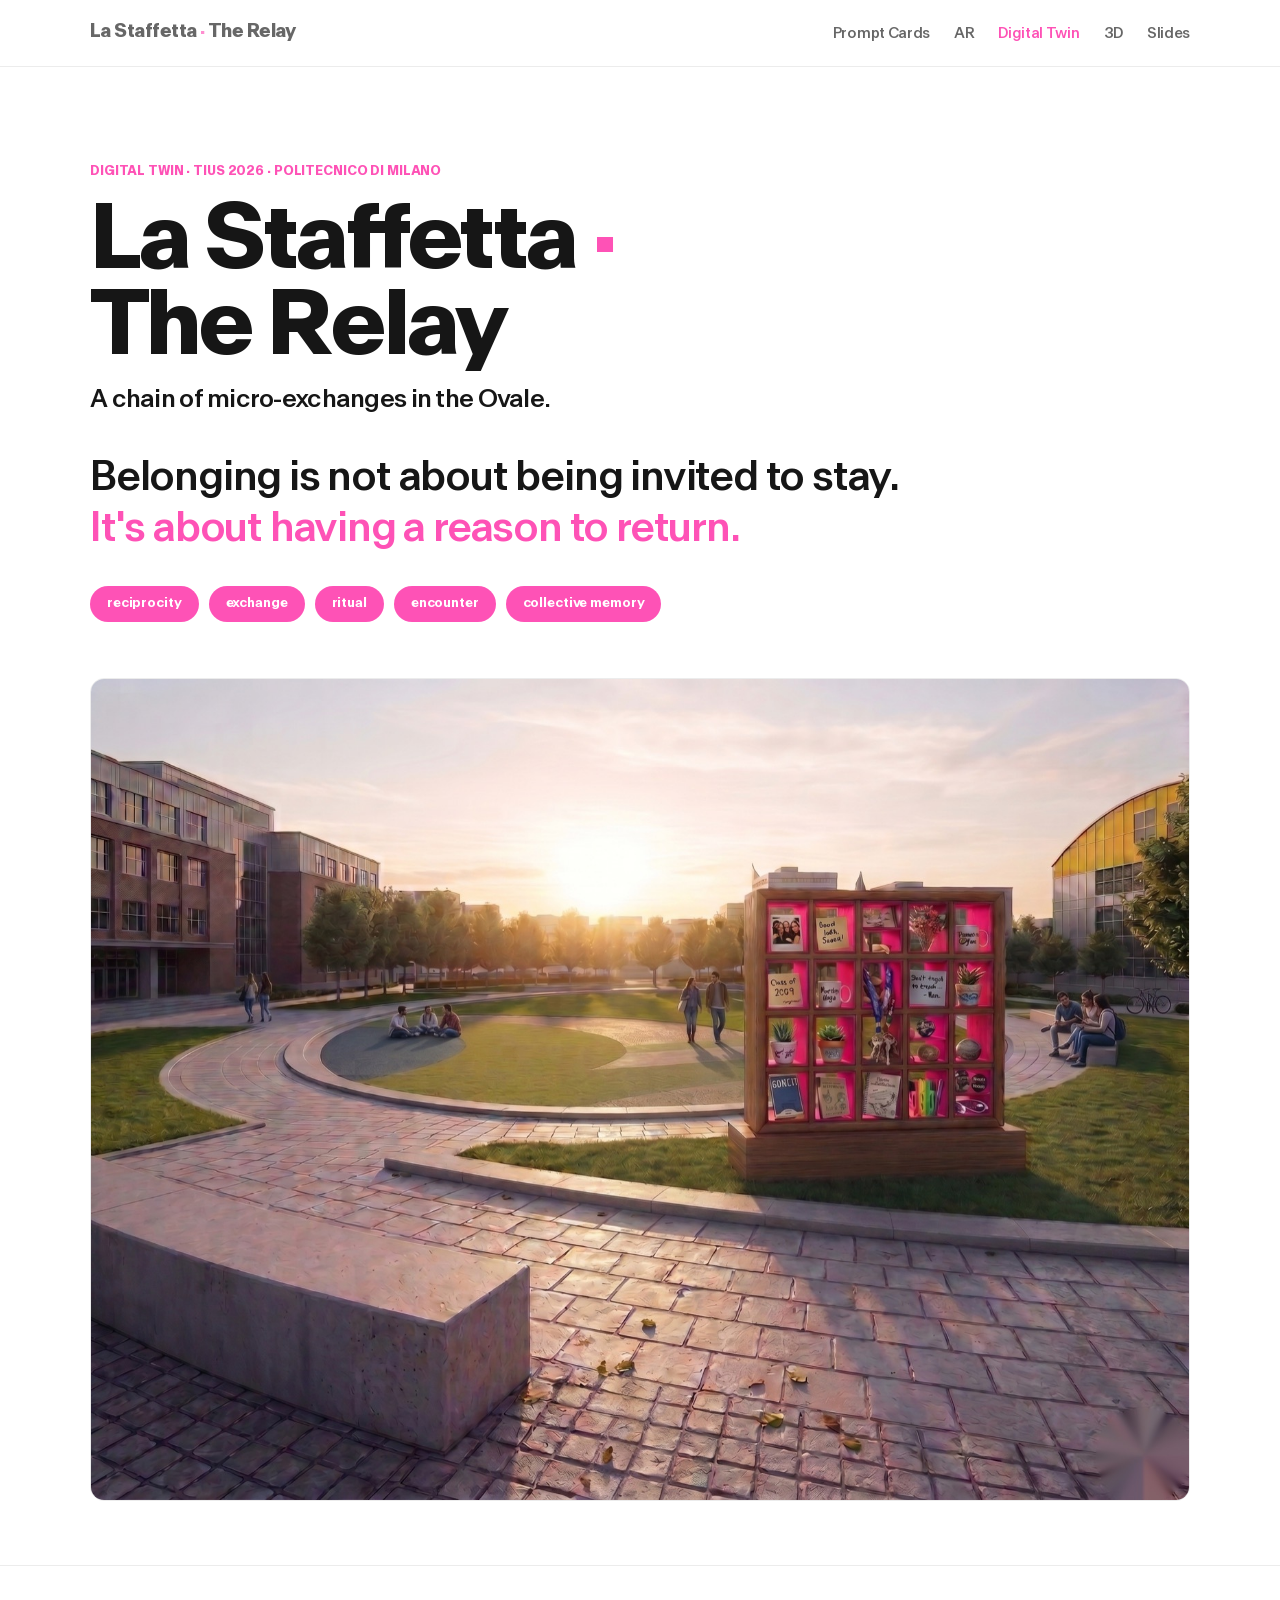
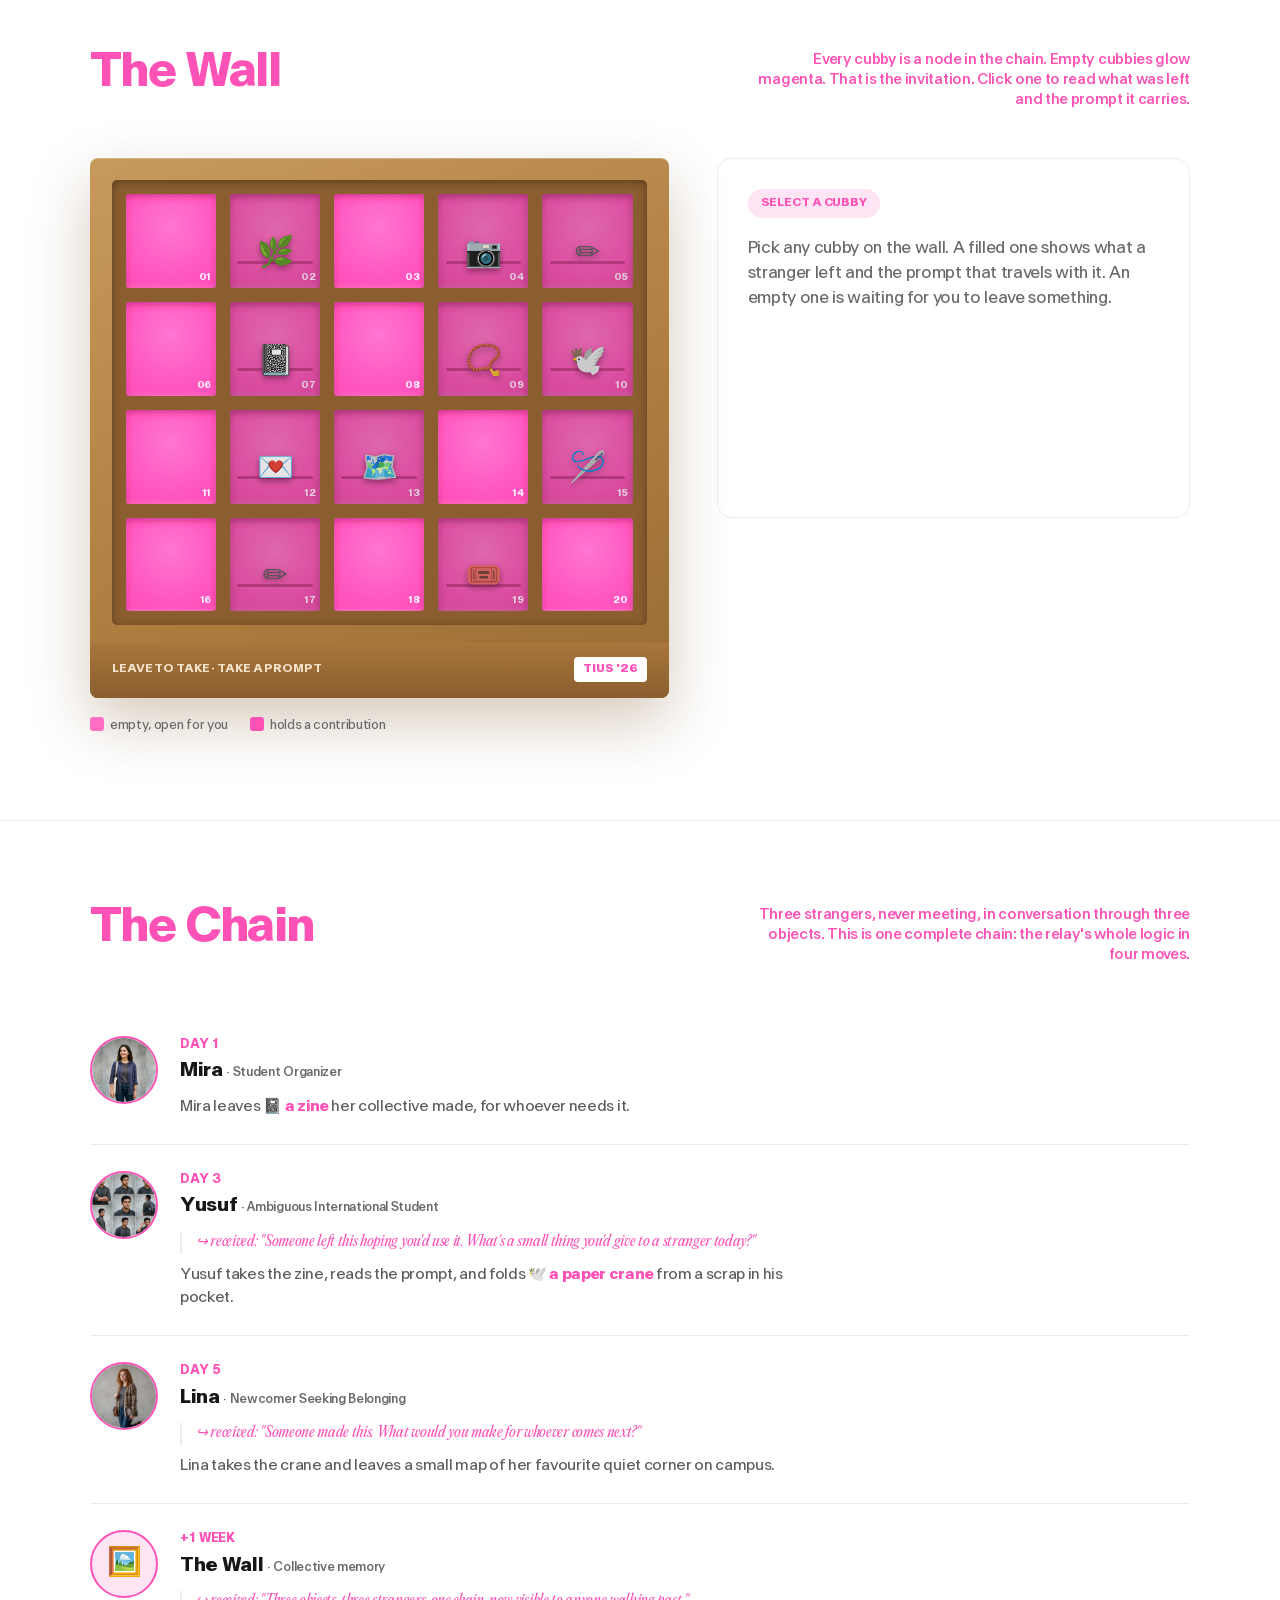
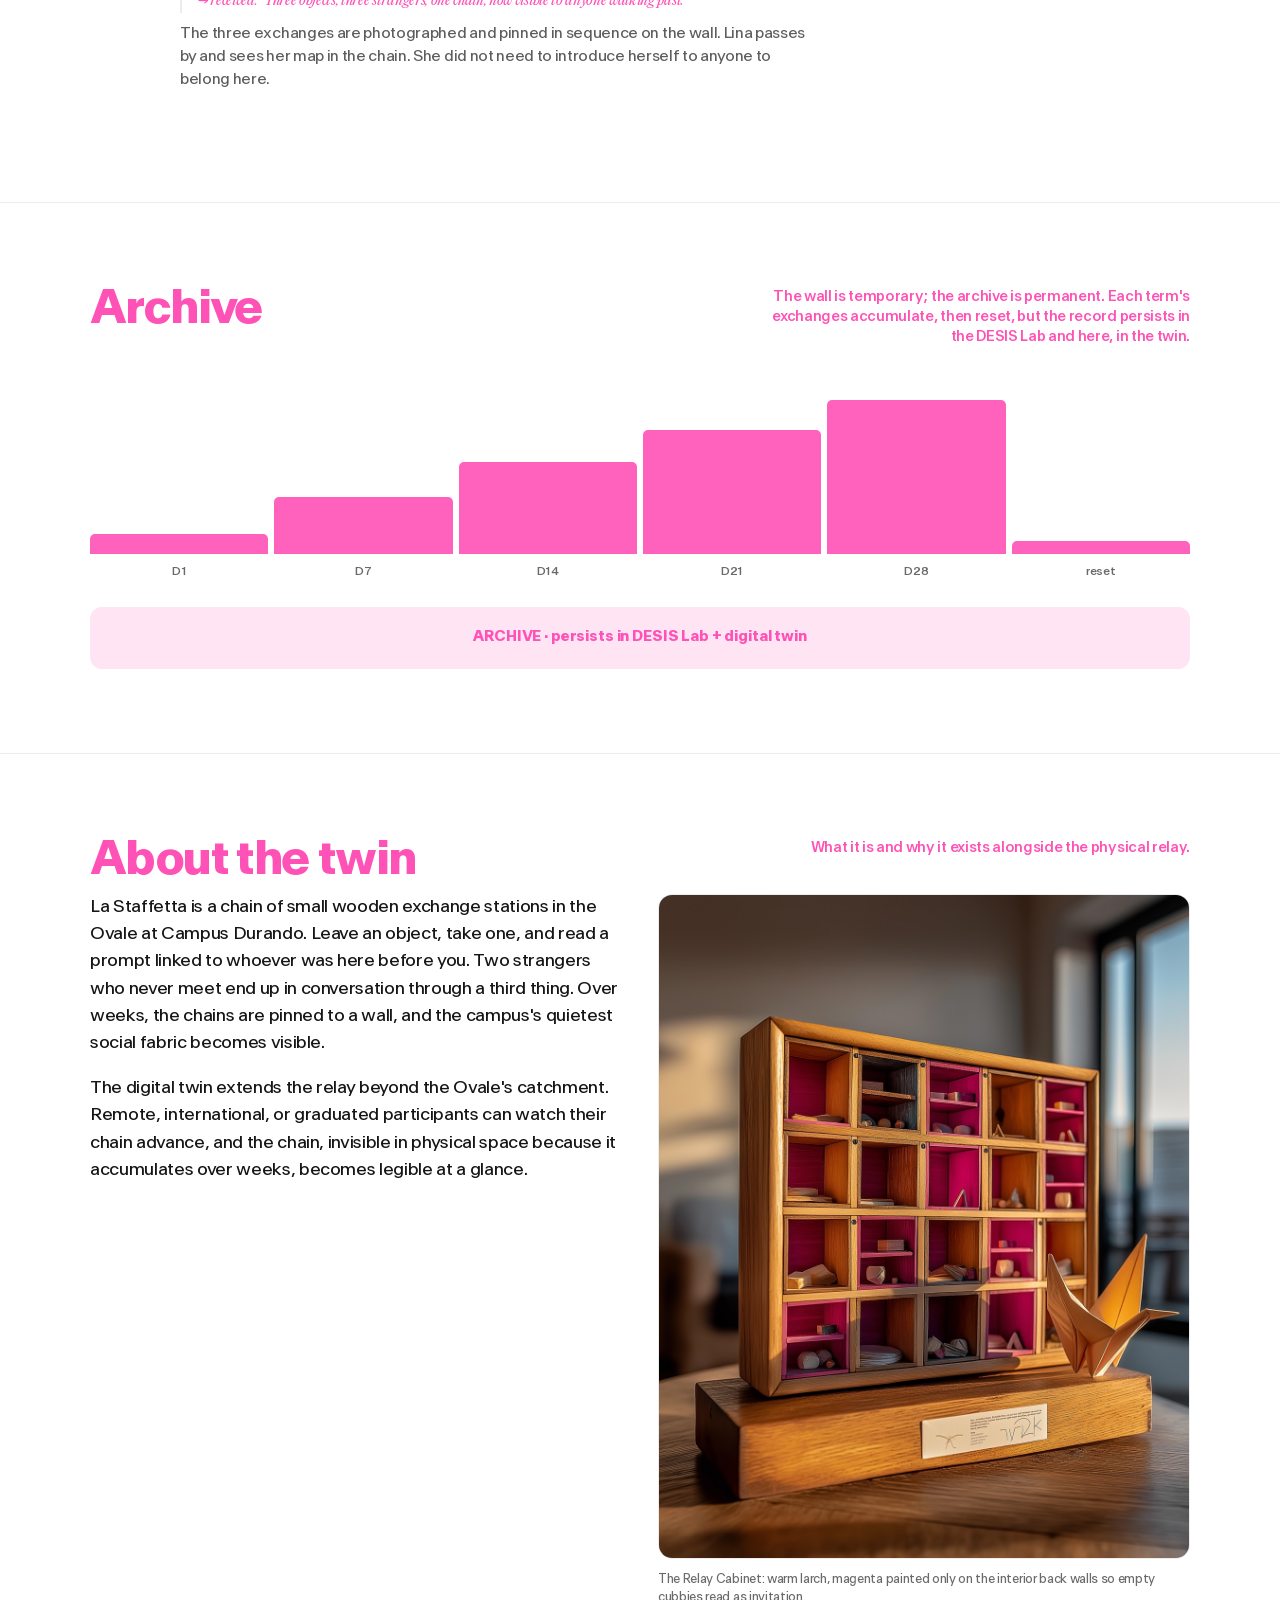
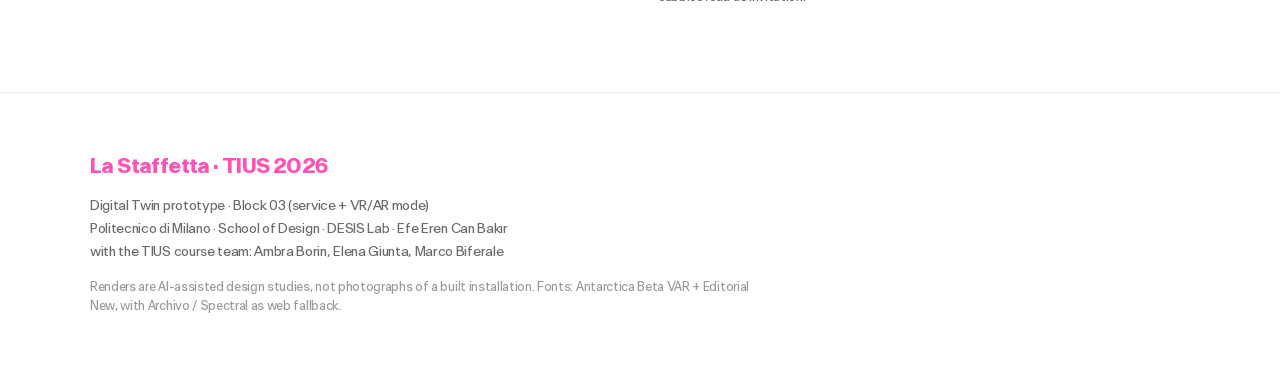
==== commit 7c2a5dca: "AR: move the three chain nodes onto cabinet cubbies (the third was floating on the pavement) Co-Auth" ====
--- a/index.html
+++ b/index.html
@@ -117,6 +117,7 @@
       <li><a href="ar.html">AR</a></li>
       <li><a href="index.html" class="active">Digital Twin</a></li>
       <li><a href="cabinet3d.html">3D</a></li>
+      <li><a href="slides/">Slides</a></li>
     </ul>
   </div>
 </nav>
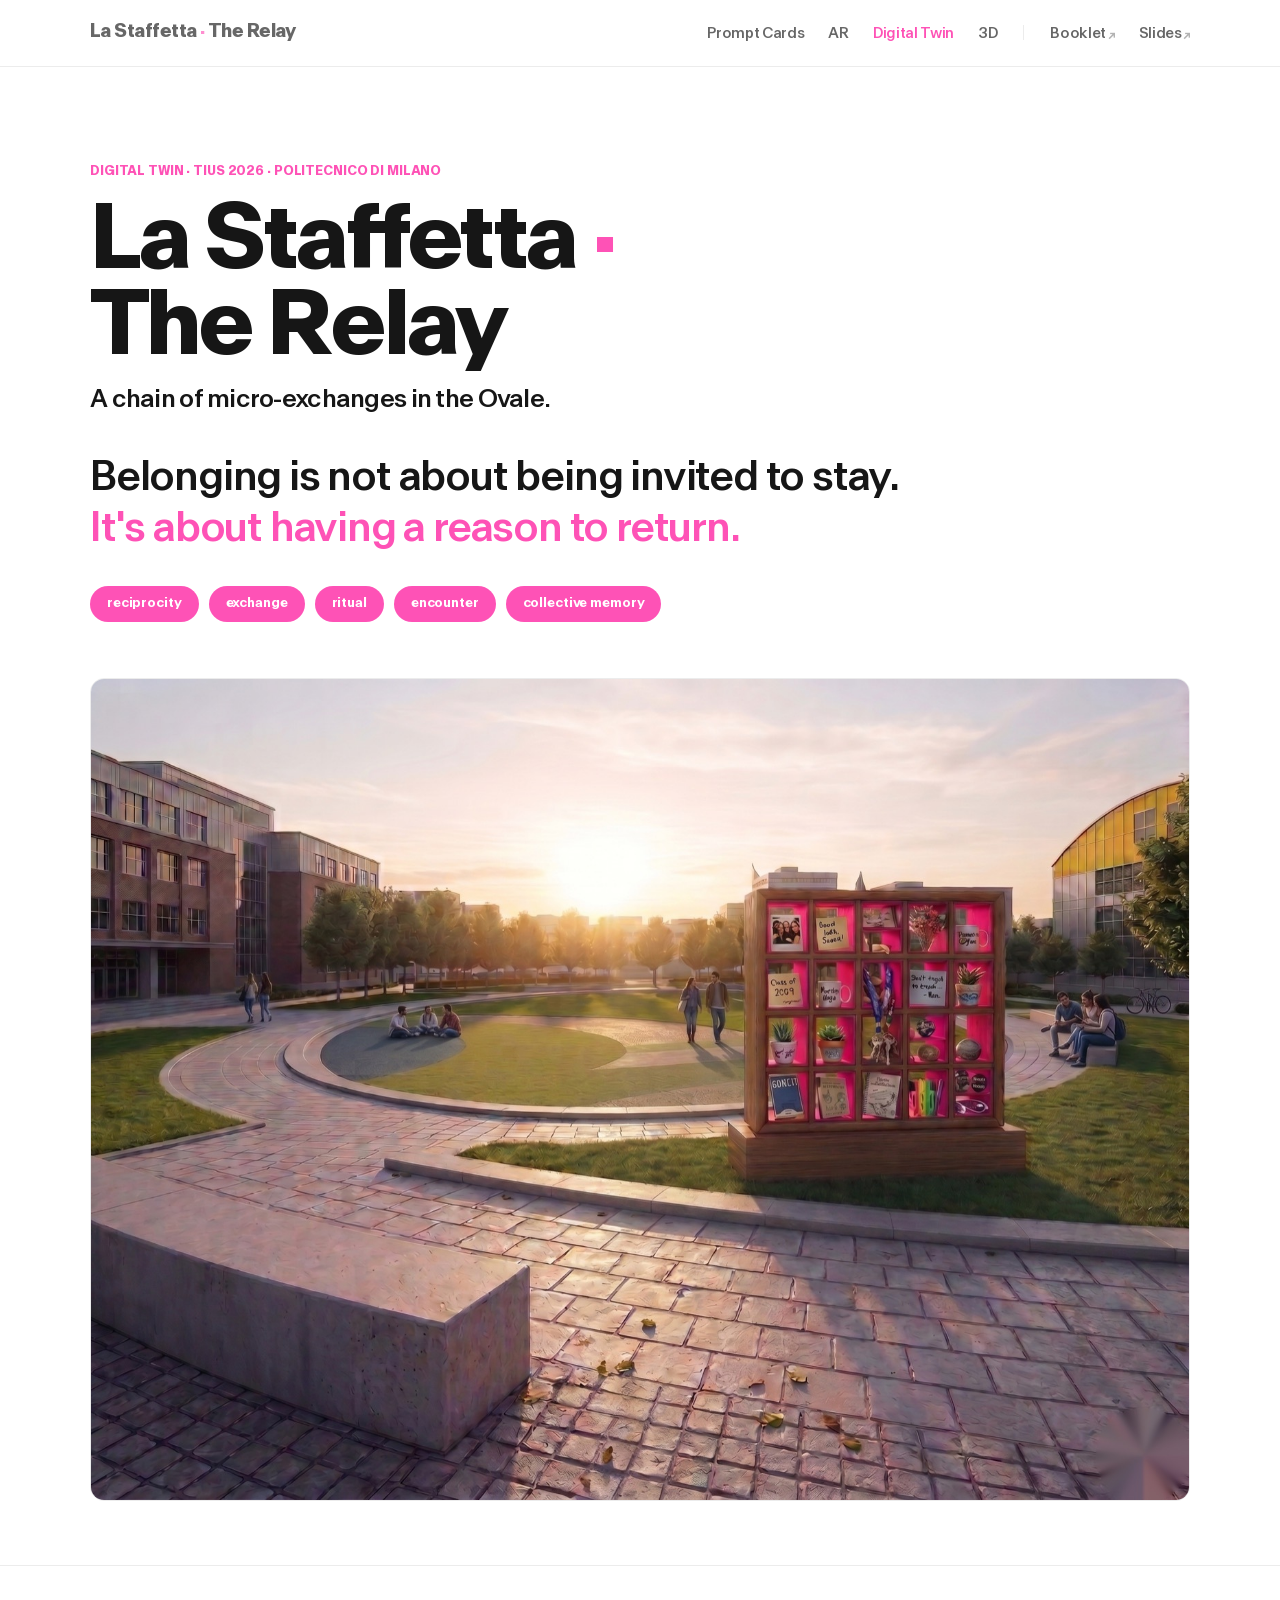
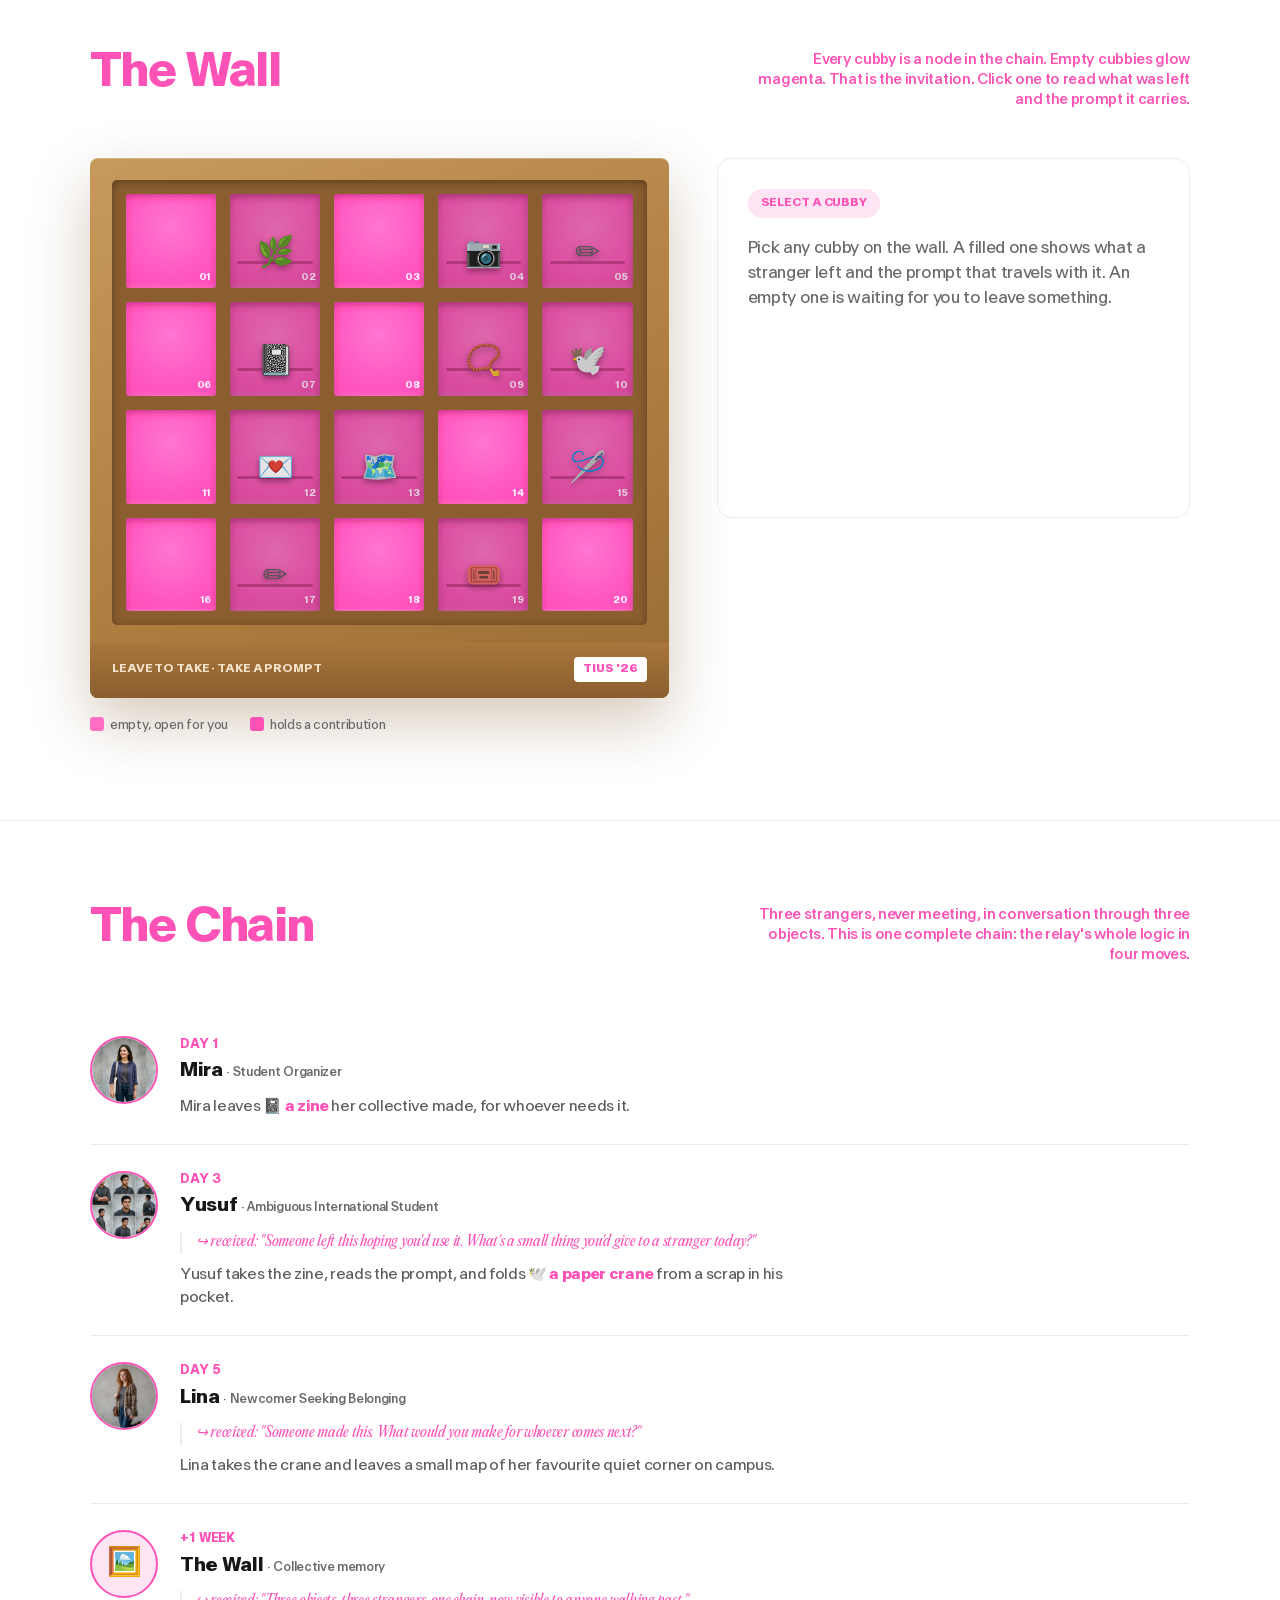
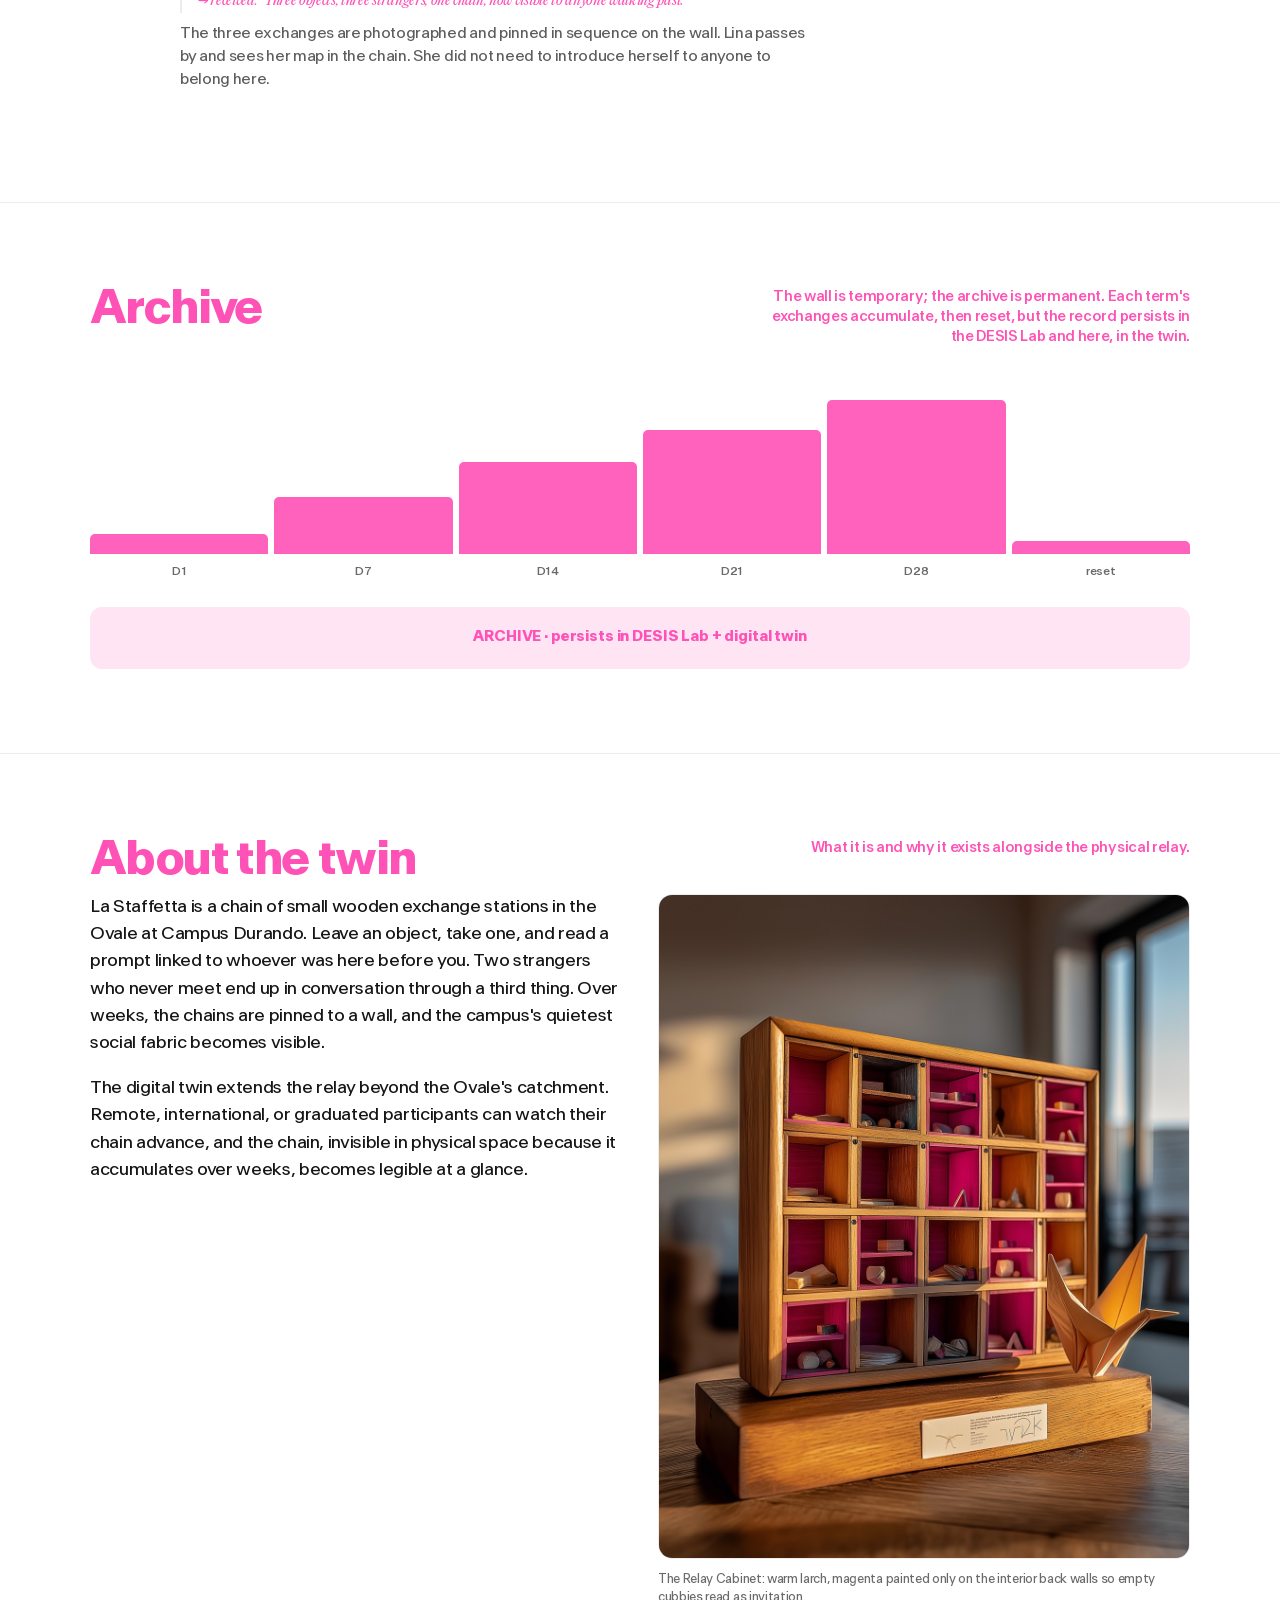
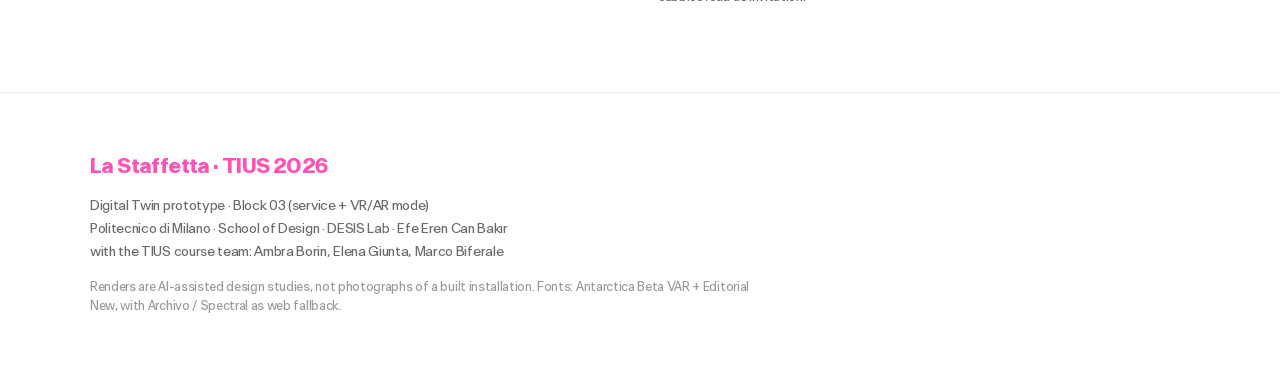
==== commit 7a22c18a: "Group nav: 4 interactive pages | Booklet + Slides as external deliverables Adds a hairline divider a" ====
--- a/index.html
+++ b/index.html
@@ -117,7 +117,9 @@
       <li><a href="ar.html">AR</a></li>
       <li><a href="index.html" class="active">Digital Twin</a></li>
       <li><a href="cabinet3d.html">3D</a></li>
-      <li><a href="slides/">Slides</a></li>
+      <li class="navsep" aria-hidden="true"></li>
+      <li><a class="ext" href="booklet/" target="_blank" rel="noopener">Booklet</a></li>
+      <li><a class="ext" href="slides/" target="_blank" rel="noopener">Slides</a></li>
     </ul>
   </div>
 </nav>
--- a/style.css
+++ b/style.css
@@ -50,18 +50,27 @@
 nav .wrap { display: flex; align-items: center; justify-content: space-between; height: 66px; }
 nav .brand { font-family: var(--display); font-weight: 700; letter-spacing: -0.03em; font-size: 18px; text-decoration:none; color:var(--ink); }
 nav .brand .dot { color: var(--magenta); }
-nav ul { display: flex; gap: 24px; list-style: none; }
+nav ul { display: flex; align-items: center; gap: 24px; list-style: none; }
 nav a { color: var(--ink); text-decoration: none; font-size: 14px; font-weight: 500; opacity: .65; transition: opacity .15s, color .15s; white-space: nowrap; }
 nav a:hover, nav a.active { opacity: 1; color: var(--magenta); }
+/* group the four interactive pages from the two external deliverables (booklet / slides) */
+nav .navsep { width: 1px; height: 15px; background: var(--line); margin: 0 2px; }
+nav a.ext::after { content: " \2197"; font-size: 10px; font-weight: 700; opacity: .5; }
+nav a.ext:hover::after, nav a.ext:focus-visible::after { opacity: 1; }
 @media (max-width: 600px){
-  nav .wrap { height: 58px; }
-  nav .brand { font-size: 0; }                 /* hide long wordmark, keep the dot mark */
+  nav .wrap { height: 58px; gap: 14px; }
+  nav .brand { font-size: 0; flex: 0 0 auto; }                 /* hide long wordmark, keep the dot mark */
   nav .brand::before { content: "La Staffetta"; font-size: 15px; }
   nav .brand .dot { font-size: 15px; }
-  nav ul { gap: 16px; }
+  /* too many destinations for a phone row: let the strip scroll, fade the right edge to signal more */
+  nav ul { gap: 16px; min-width: 0; flex: 1 1 auto; overflow-x: auto; scrollbar-width: none;
+           -webkit-mask-image: linear-gradient(to right, #000 calc(100% - 24px), transparent);
+           mask-image: linear-gradient(to right, #000 calc(100% - 24px), transparent); }
+  nav ul::-webkit-scrollbar { display: none; }
+  nav li { flex: 0 0 auto; }
   nav a { font-size: 13px; }
 }
-@media (max-width: 380px){ nav .brand::before { content: "LS"; } nav ul { gap: 13px; } nav a { font-size: 12px; } }
+@media (max-width: 380px){ nav .brand::before { content: "LS"; } nav ul { gap: 14px; } nav a { font-size: 12px; } }
 
 /* headings: presentation register: big, bold, magenta display */
 /* letter-spacing scale: tighten as size grows, -4% (XL) to -2% (body). Both fonts. */
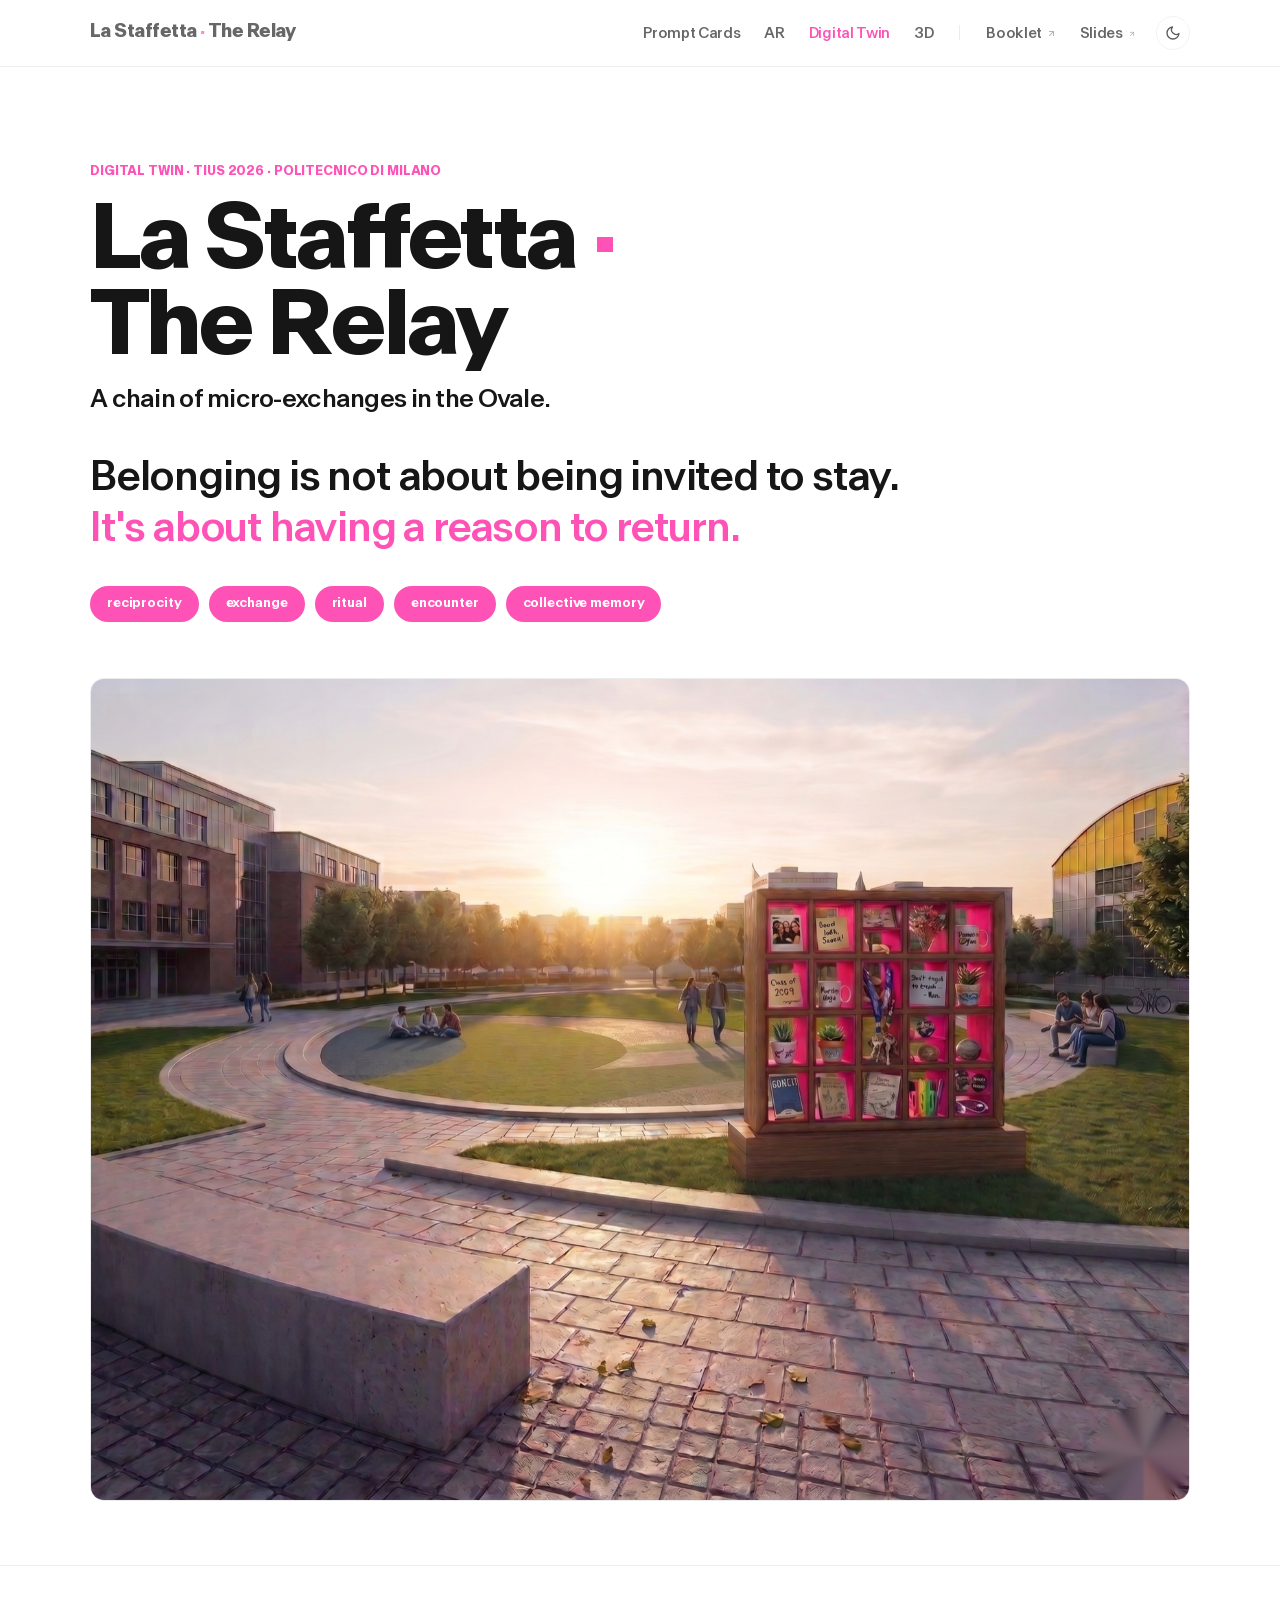
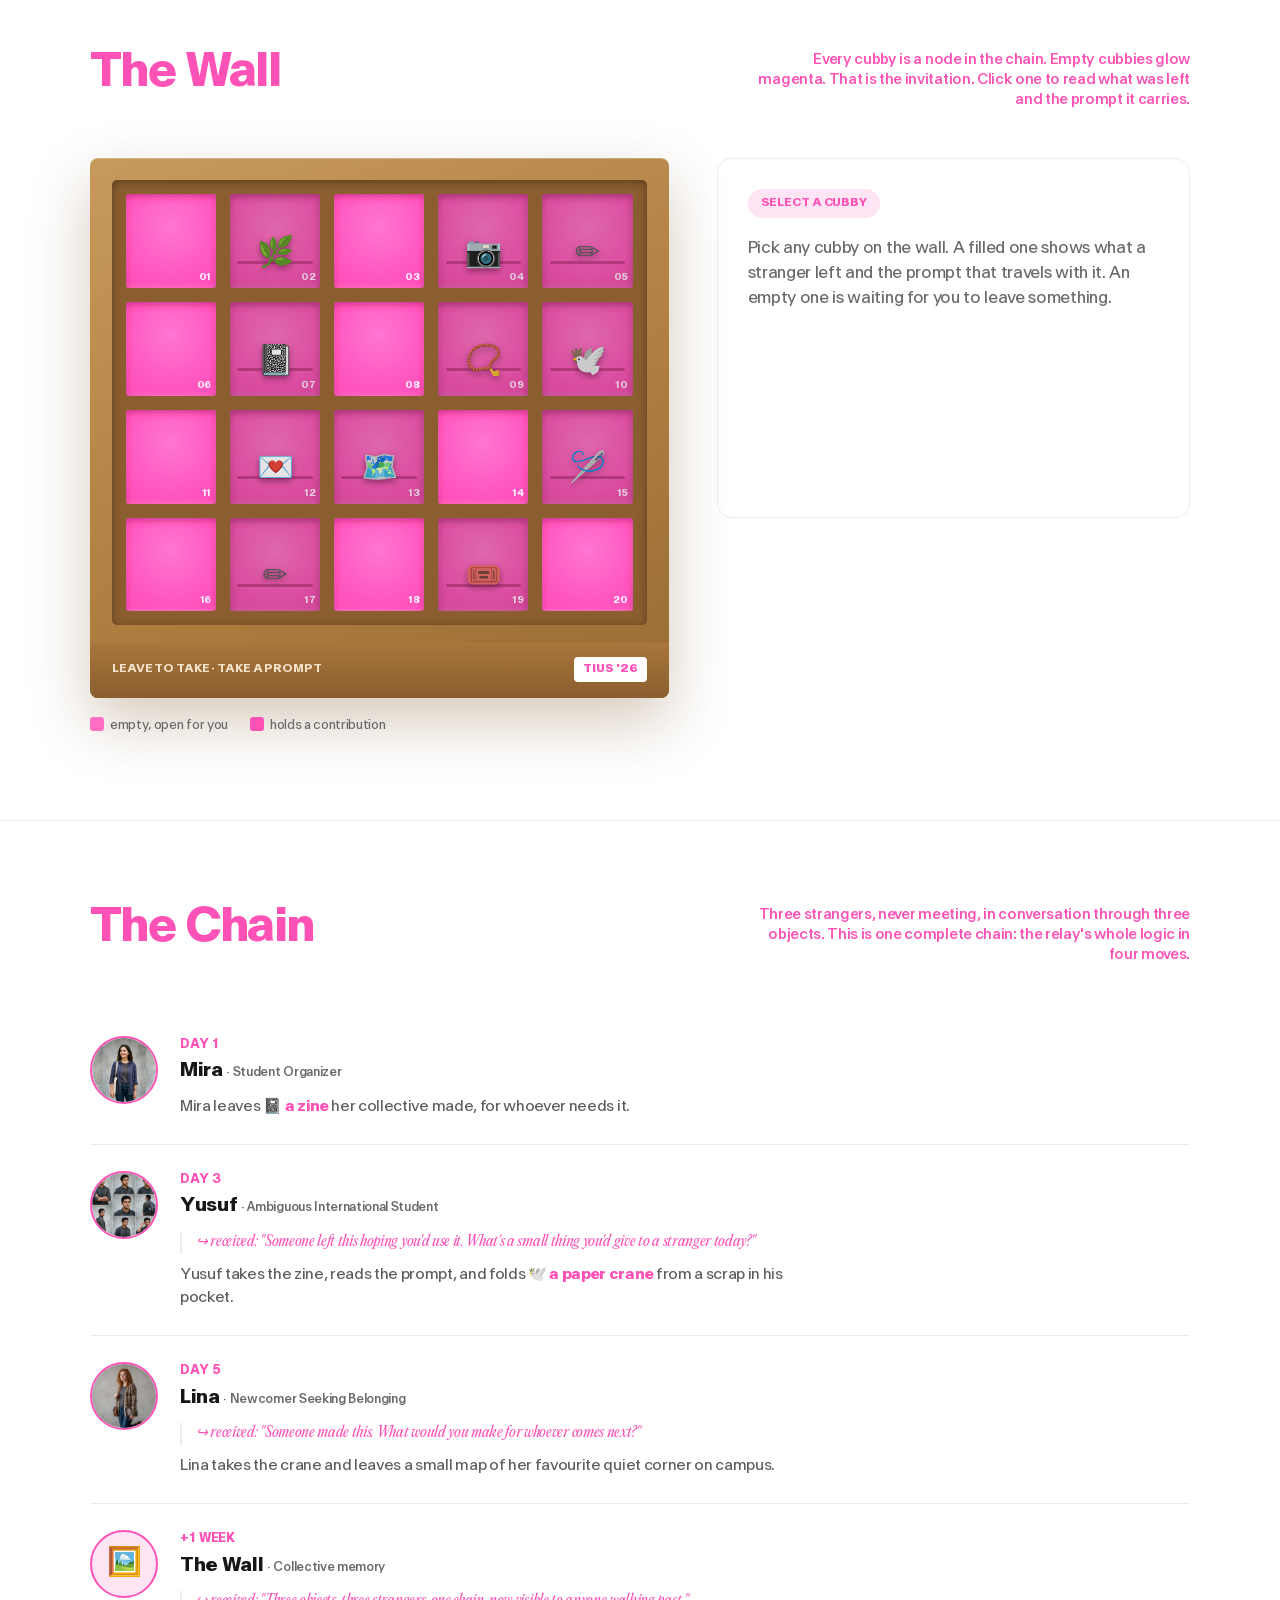
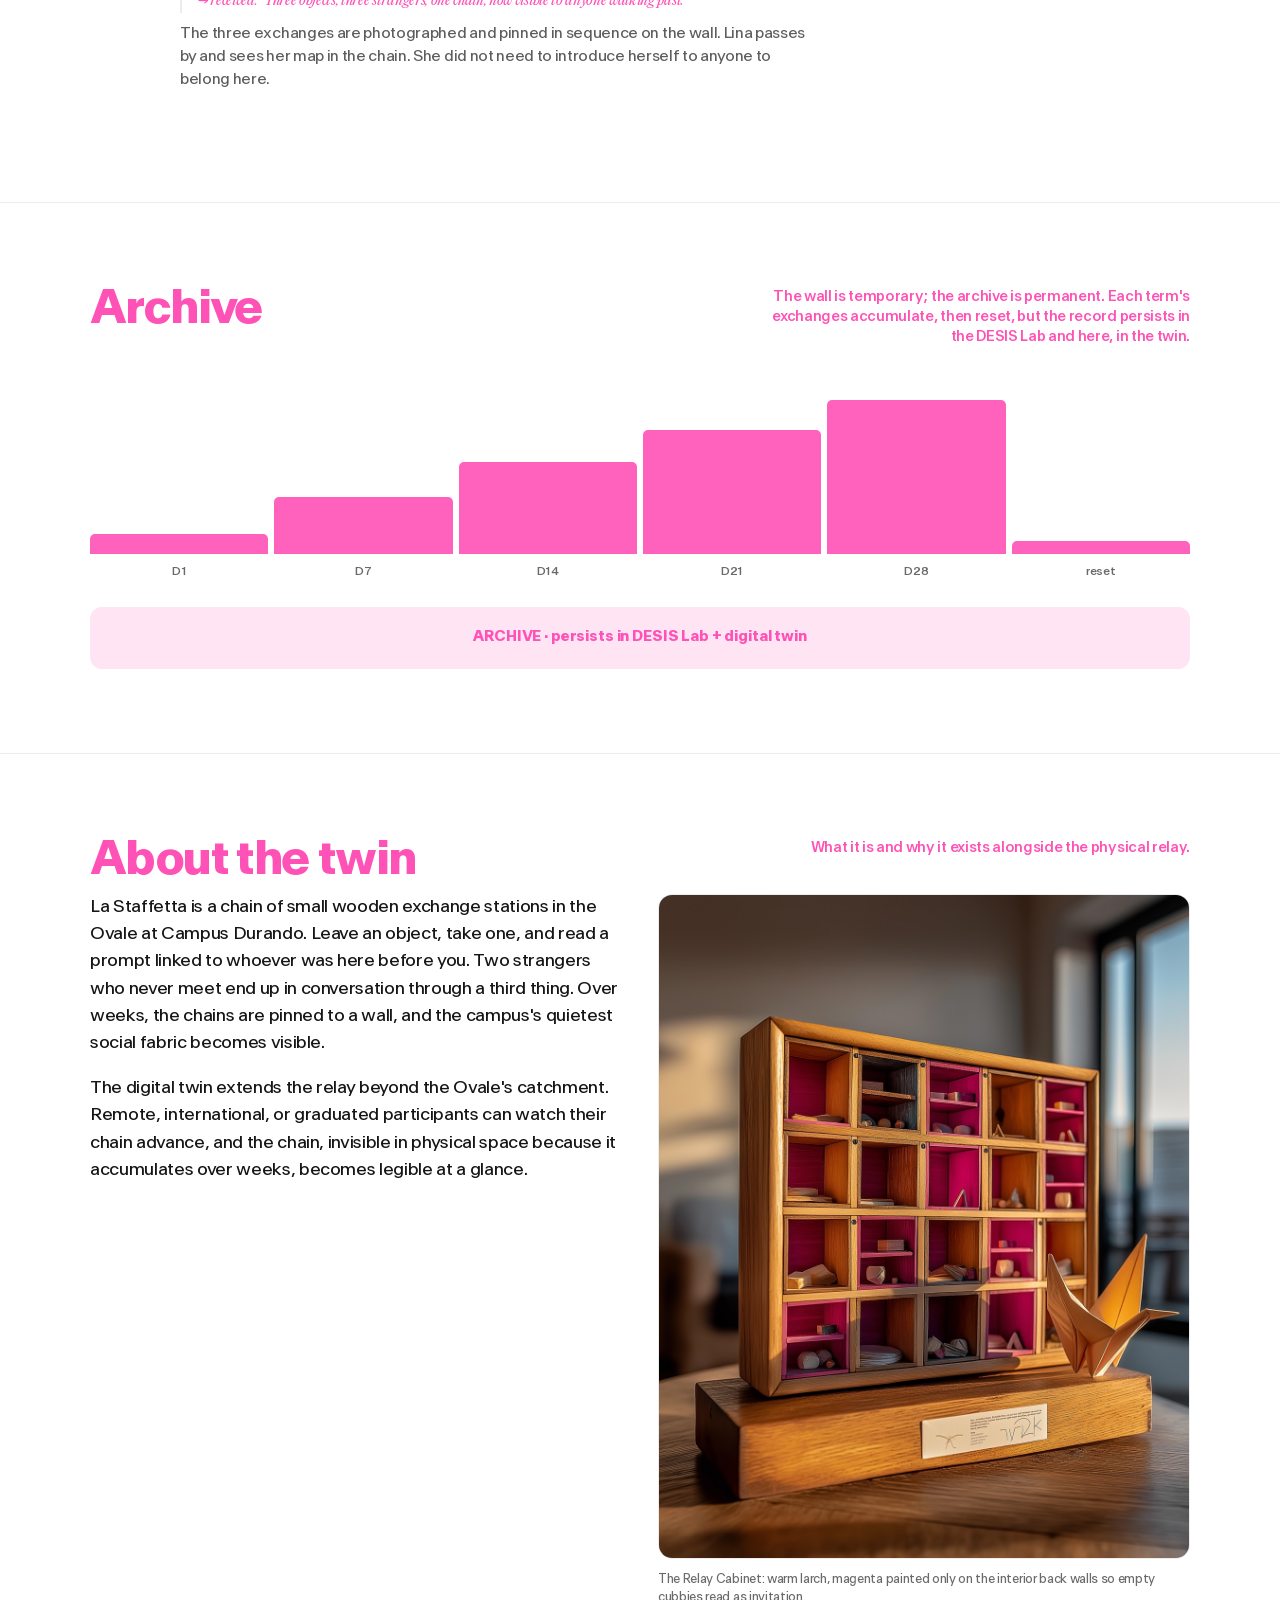
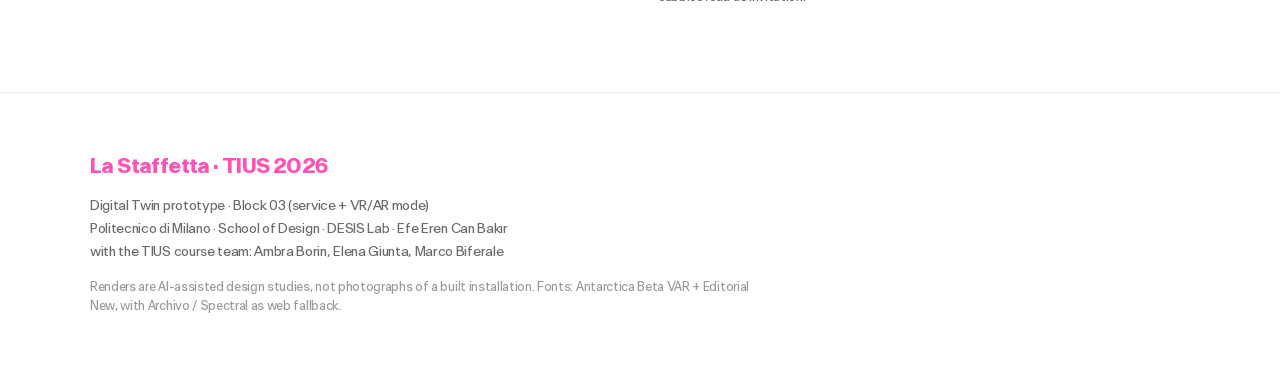
==== commit 69d8bf3d: "Add dark mode across all three deliverables (system-aware toggle, no-flash) - Website: dark token se" ====
--- a/index.html
+++ b/index.html
@@ -3,6 +3,8 @@
 <head>
 <meta charset="UTF-8" />
 <meta name="viewport" content="width=device-width, initial-scale=1.0" />
+<meta name="color-scheme" content="light dark" />
+<script>(function(){try{var s=localStorage.getItem('ls-theme');var d=s?s==='dark':matchMedia('(prefers-color-scheme:dark)').matches;document.documentElement.setAttribute('data-theme',d?'dark':'light');}catch(e){}})();</script>
 <title>La Staffetta · The Relay · Digital Twin</title>
 <meta name="description" content="The digital twin of La Staffetta, a chain of micro-exchanges in the Ovale at Campus Durando, Politecnico di Milano." />
 <link rel="preconnect" href="https://fonts.googleapis.com" />
@@ -105,6 +107,8 @@
     .detail { position: static; padding: 24px; min-height: 0; }
     .legend { flex-direction: column; gap: 8px; }
   }
+  /* dark: the prompt-card reads as a coherent dark surface (its text vars are already light) */
+  [data-theme="dark"] .prompt-card { background: var(--cream); }
 </style>
 </head>
 <body>
@@ -121,6 +125,10 @@
       <li><a class="ext" href="booklet/" target="_blank" rel="noopener">Booklet</a></li>
       <li><a class="ext" href="slides/" target="_blank" rel="noopener">Slides</a></li>
     </ul>
+    <button class="themetoggle" type="button" aria-pressed="false" aria-label="Switch to dark theme" title="Light / dark">
+      <svg class="ic ic-moon" viewBox="0 0 24 24" fill="none" stroke="currentColor" stroke-width="2" stroke-linecap="round" stroke-linejoin="round" aria-hidden="true"><path d="M21 12.79A9 9 0 1 1 11.21 3 7 7 0 0 0 21 12.79z"/></svg>
+      <svg class="ic ic-sun" viewBox="0 0 24 24" fill="none" stroke="currentColor" stroke-width="2" stroke-linecap="round" stroke-linejoin="round" aria-hidden="true"><circle cx="12" cy="12" r="4.2"/><path d="M12 2.2v2.3M12 19.5v2.3M4.3 4.3l1.6 1.6M18.1 18.1l1.6 1.6M2.2 12h2.3M19.5 12h2.3M4.3 19.7l1.6-1.6M18.1 5.9l1.6-1.6"/></svg>
+    </button>
   </div>
 </nav>
 
@@ -308,5 +316,6 @@
   requestAnimationFrame(()=>{ setTimeout(()=>{ col.querySelector('.tl-fill').style.height=(w.v*168)+'px'; },120); });
 });
 </script>
+<script src="theme.js"></script>
 </body>
 </html>
--- a/style.css
+++ b/style.css
@@ -47,15 +47,21 @@
   backdrop-filter: blur(8px);
   border-bottom: 1px solid var(--line);
 }
-nav .wrap { display: flex; align-items: center; justify-content: space-between; height: 66px; }
-nav .brand { font-family: var(--display); font-weight: 700; letter-spacing: -0.03em; font-size: 18px; text-decoration:none; color:var(--ink); }
+nav .wrap { display: flex; align-items: center; gap: 20px; height: 66px; }
+nav .brand { font-family: var(--display); font-weight: 700; letter-spacing: -0.03em; font-size: 18px; text-decoration:none; color:var(--ink); margin-right: auto; }
 nav .brand .dot { color: var(--magenta); }
 nav ul { display: flex; align-items: center; gap: 24px; list-style: none; }
 nav a { color: var(--ink); text-decoration: none; font-size: 14px; font-weight: 500; opacity: .65; transition: opacity .15s, color .15s; white-space: nowrap; }
 nav a:hover, nav a.active { opacity: 1; color: var(--magenta); }
 /* group the four interactive pages from the two external deliverables (booklet / slides) */
 nav .navsep { width: 1px; height: 15px; background: var(--line); margin: 0 2px; }
-nav a.ext::after { content: " \2197"; font-size: 10px; font-weight: 700; opacity: .5; }
+/* external-link arrow as an SVG mask: aligns to the text box (no font-glyph float) and inherits link colour */
+nav a.ext::after {
+  content: ""; display: inline-block; width: .6em; height: .6em; margin-left: 5px;
+  vertical-align: -.02em; background: currentColor; opacity: .5;
+  -webkit-mask: url("data:image/svg+xml,%3Csvg xmlns='http://www.w3.org/2000/svg' viewBox='0 0 24 24' fill='none' stroke='%23000' stroke-width='2.5' stroke-linecap='round' stroke-linejoin='round'%3E%3Cline x1='7' y1='17' x2='17' y2='7'/%3E%3Cpolyline points='7 7 17 7 17 17'/%3E%3C/svg%3E") center/contain no-repeat;
+          mask: url("data:image/svg+xml,%3Csvg xmlns='http://www.w3.org/2000/svg' viewBox='0 0 24 24' fill='none' stroke='%23000' stroke-width='2.5' stroke-linecap='round' stroke-linejoin='round'%3E%3Cline x1='7' y1='17' x2='17' y2='7'/%3E%3Cpolyline points='7 7 17 7 17 17'/%3E%3C/svg%3E") center/contain no-repeat;
+}
 nav a.ext:hover::after, nav a.ext:focus-visible::after { opacity: 1; }
 @media (max-width: 600px){
   nav .wrap { height: 58px; gap: 14px; }
@@ -100,3 +106,41 @@
 footer b { color: var(--ink); }
 .foot-mark { font-family: var(--display); font-weight: 700; font-size: 20px; color: var(--magenta); letter-spacing: -0.03em; margin-bottom: 14px !important; }
 .disclaimer { margin-top: 16px !important; font-size: 12px; color: #9a9a9a; max-width: 660px; }
+
+/* ============================================================
+   Dark theme. System default + manual toggle (data-theme on <html>).
+   Magenta #FE52B6 is kept as-is: it reads 6.1:1 on the dark bg (AA pass),
+   so the accent actually gains contrast on dark. Neutrals tinted warm.
+   ============================================================ */
+:root { color-scheme: light dark; }
+:root[data-theme="dark"] {
+  --magenta: #FE52B6;
+  --magenta-tint: rgba(254,82,182,0.16);   /* translucent wash, not pale pink */
+  --magenta-deep: #ff7ac6;
+  --ink: #f0ede8;                            /* off-white, not pure #fff */
+  --body: #b3ada4;                           /* warm secondary */
+  --grey: #928c83;
+  --line: #2b2b31;                           /* hairline / borders */
+  --bg: #121316;                             /* near-black, faint cool cast */
+  --cream: #1b1b20;                          /* dark surface where cream was */
+}
+[data-theme="dark"] nav { background: rgba(17,18,21,0.82); border-bottom-color: var(--line); }
+[data-theme="dark"] .disclaimer { color: #7b756d; }
+[data-theme="dark"] .link-btn:hover { color: #fff; }
+[data-theme="dark"] img:not(.no-dim) { filter: brightness(0.9) contrast(1.02); }
+
+/* theme toggle button (sits at the right of the nav) */
+.themetoggle { display:inline-flex; align-items:center; justify-content:center; flex:0 0 auto;
+  width:34px; height:34px; padding:0; border:1px solid var(--line); border-radius:999px;
+  background:transparent; color:var(--ink); opacity:.7; cursor:pointer;
+  transition:opacity .15s, color .15s, border-color .15s; }
+.themetoggle:hover { opacity:1; color:var(--magenta); border-color:var(--magenta); }
+.themetoggle:focus-visible { outline:2px solid var(--magenta); outline-offset:2px; opacity:1; }
+.themetoggle .ic { width:16px; height:16px; display:block; }
+.themetoggle .ic-sun { display:none; }
+[data-theme="dark"] .themetoggle .ic-sun { display:block; }
+[data-theme="dark"] .themetoggle .ic-moon { display:none; }
+
+@media (prefers-reduced-motion: no-preference) {
+  body { transition: background-color .25s ease, color .25s ease; }
+}
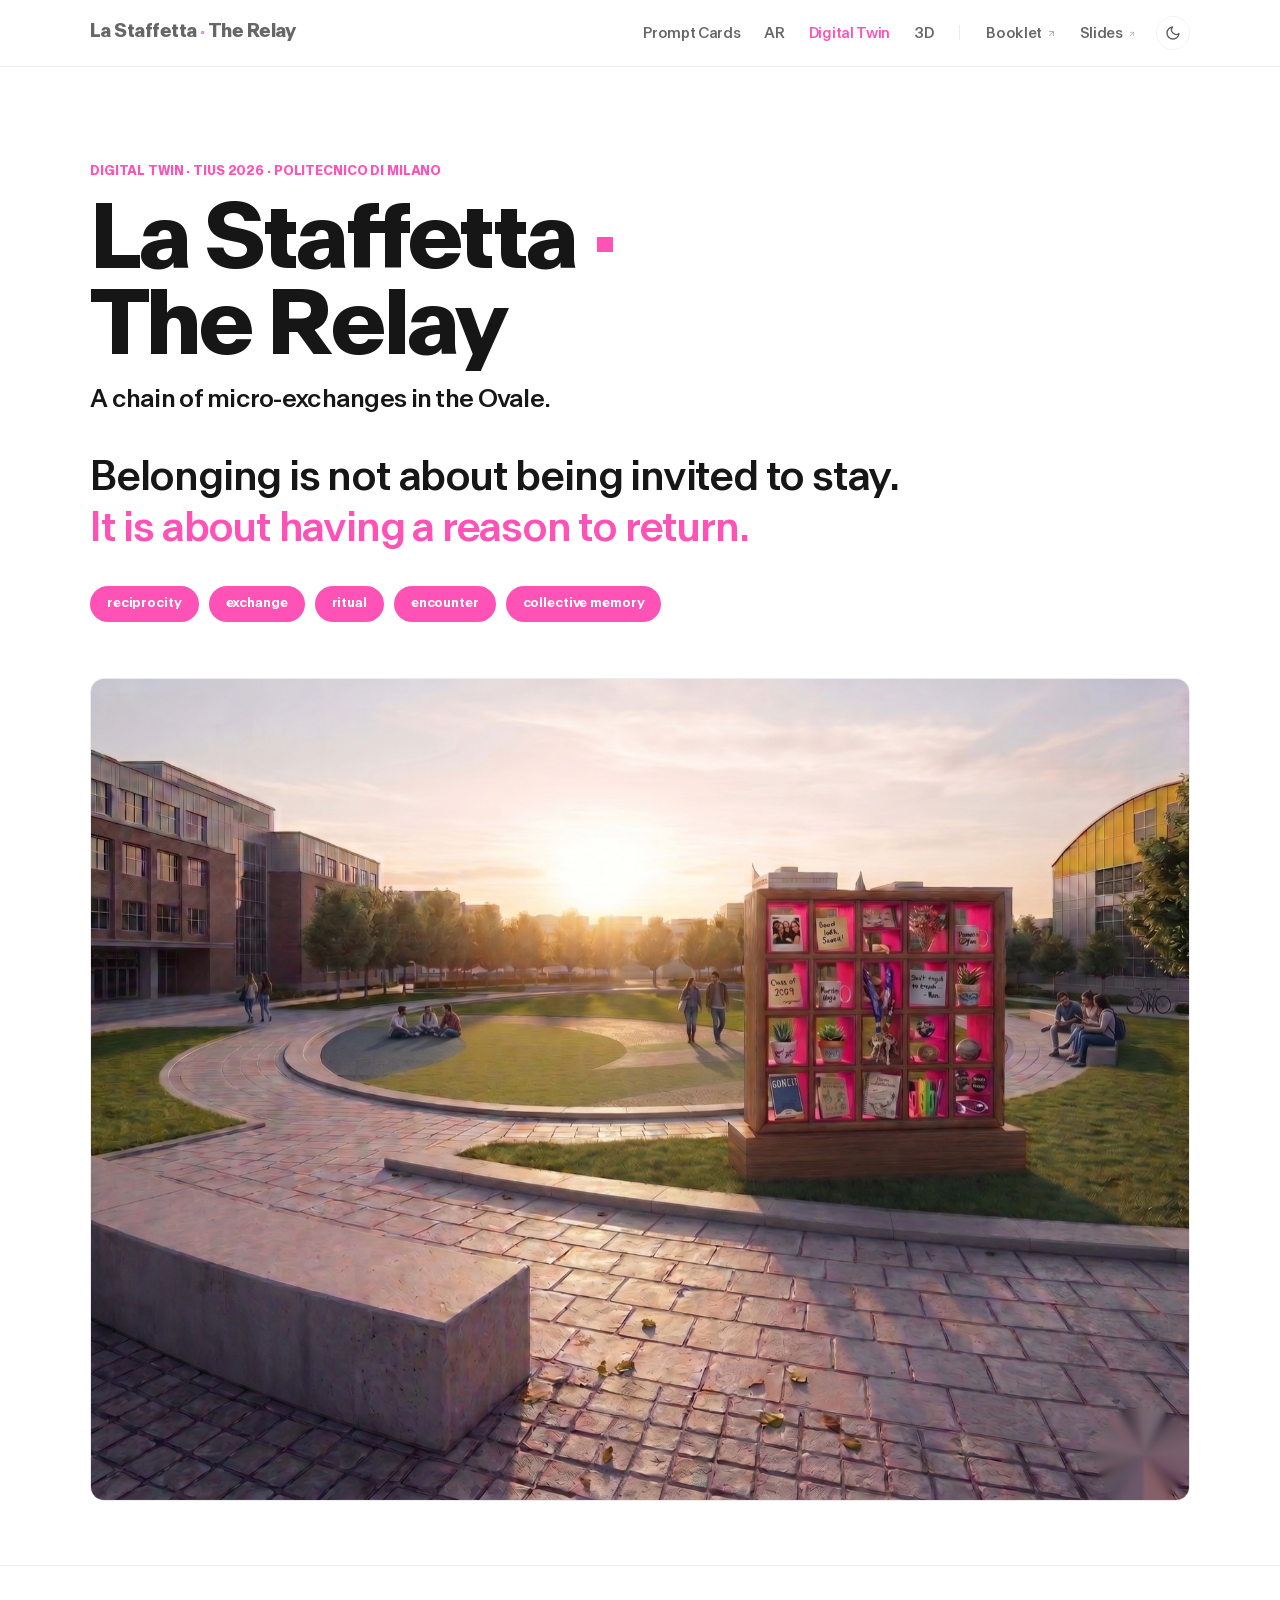
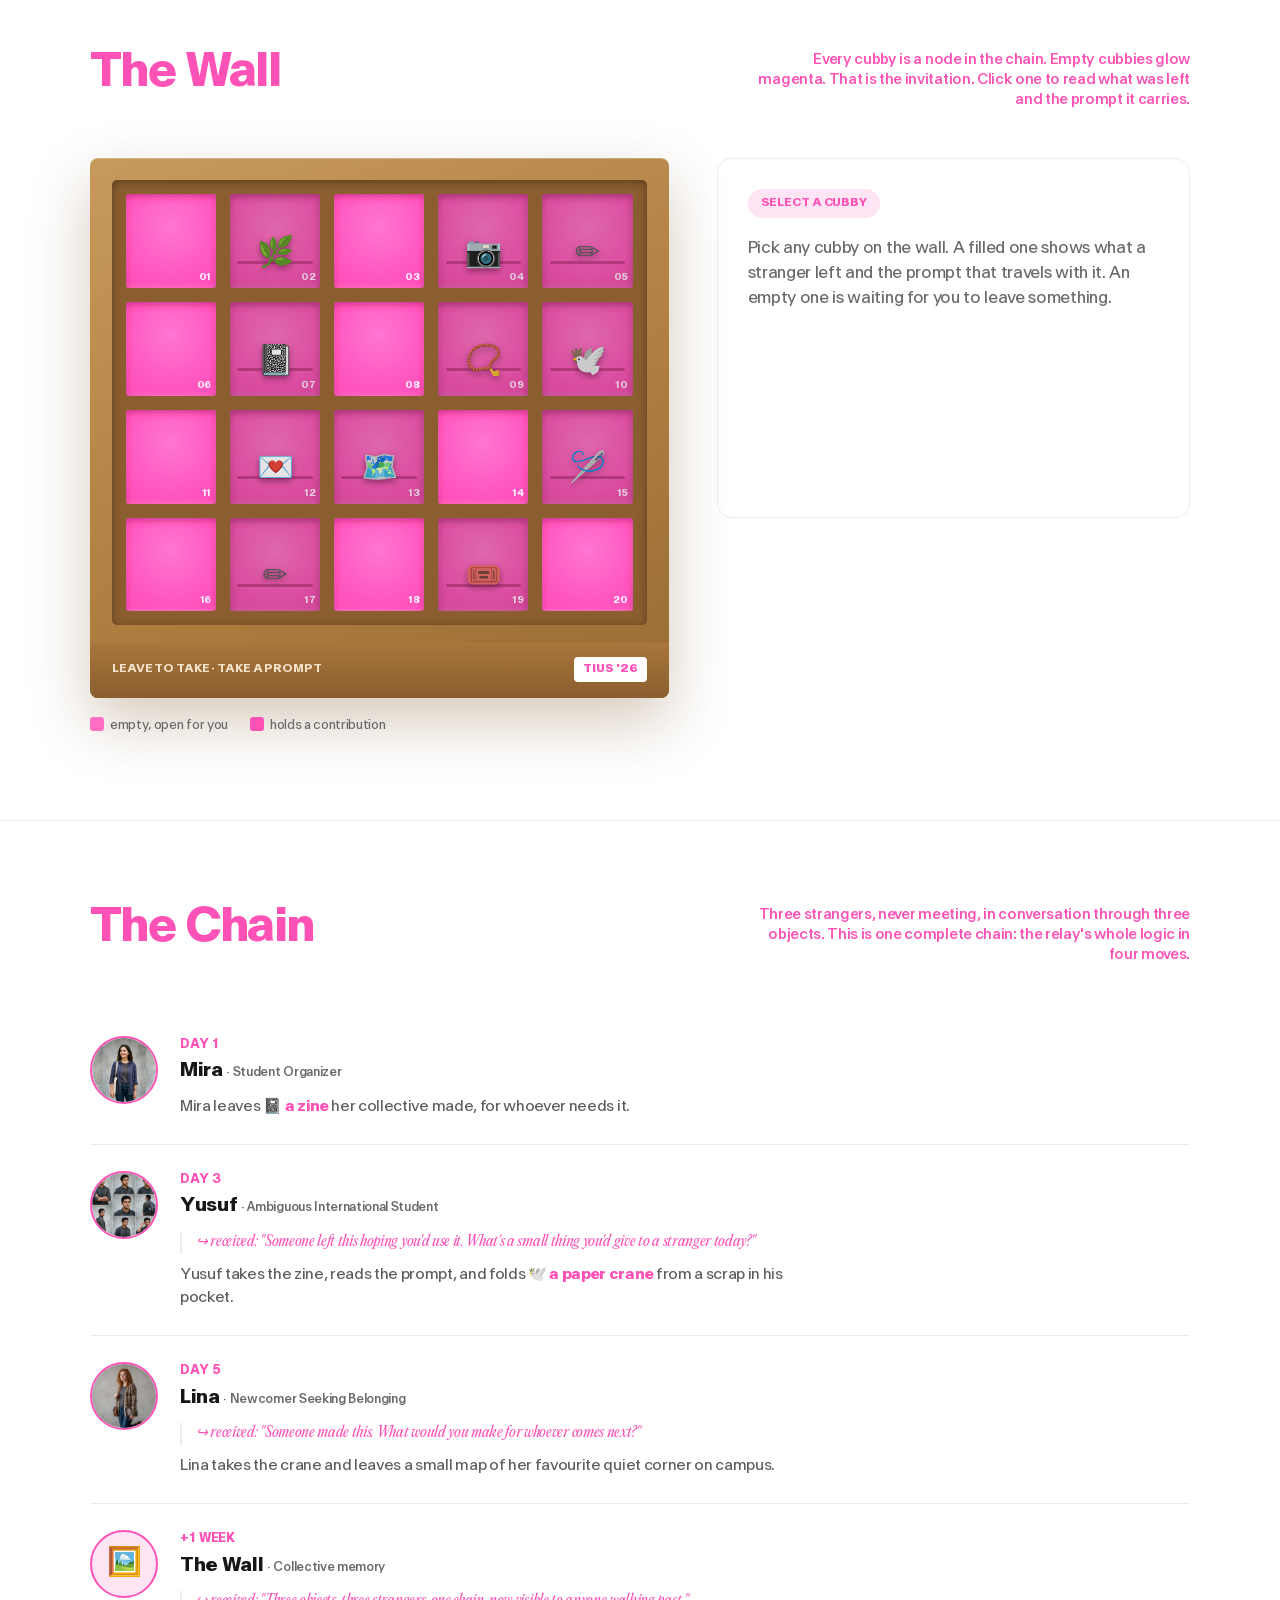
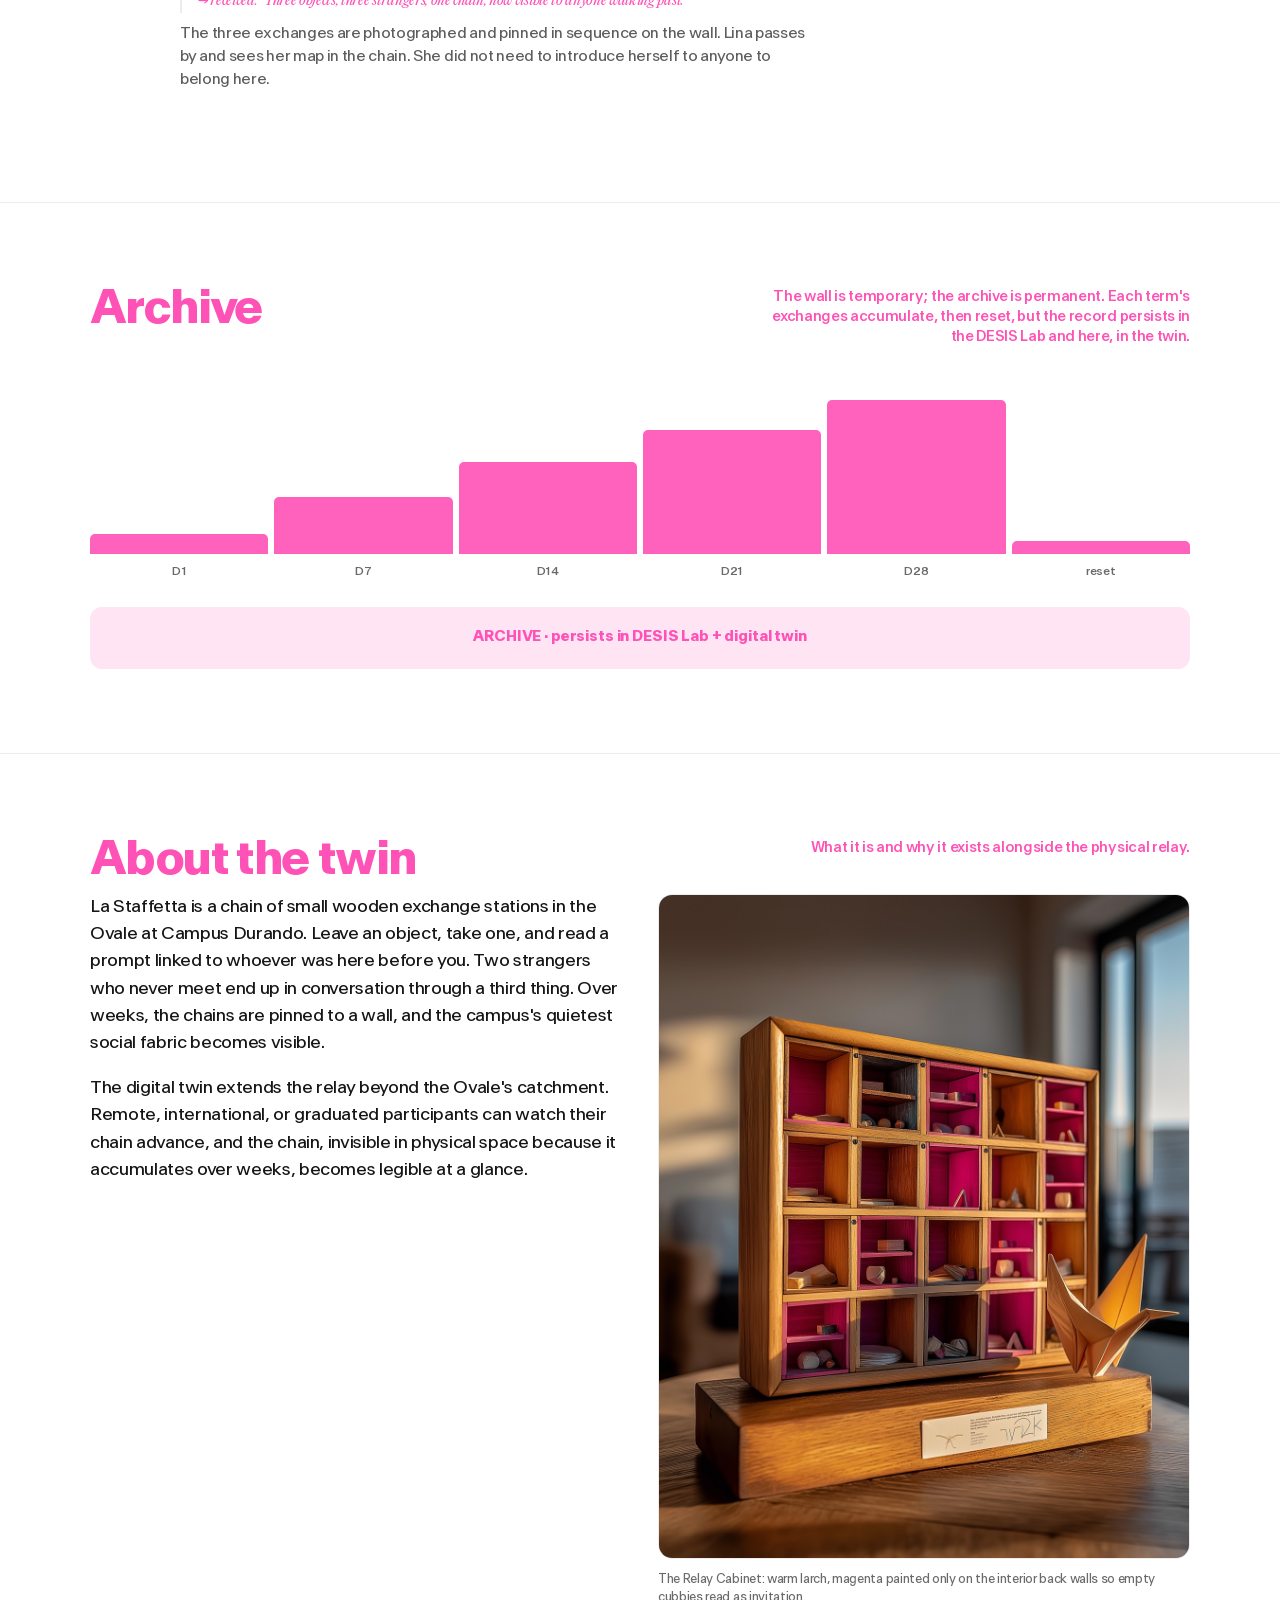
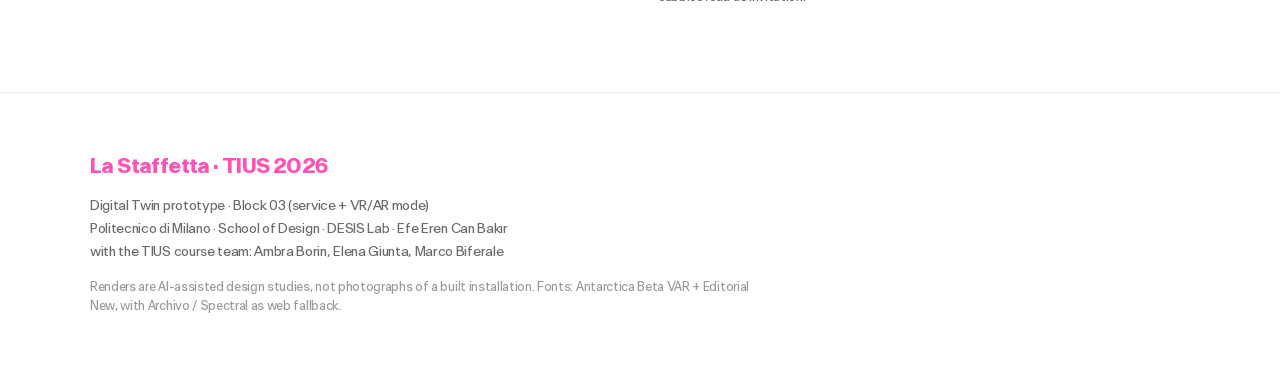
==== commit 168f0e33: "Pre-send QA fixes: unify claim contraction on homepage; strip em dashes from code comments Co-Author" ====
--- a/index.html
+++ b/index.html
@@ -137,7 +137,7 @@
     <div class="eyebrow">Digital Twin · TIUS 2026 · Politecnico di Milano</div>
     <h1>La Staffetta <span class="mag">·</span><br>The Relay</h1>
     <div class="sub">A chain of micro-exchanges in the Ovale.</div>
-    <div class="claim">Belonging is not about being invited to stay.<br><span class="mag">It's about having a reason to return.</span></div>
+    <div class="claim">Belonging is not about being invited to stay.<br><span class="mag">It is about having a reason to return.</span></div>
     <div class="keywords">
       <span>reciprocity</span><span>exchange</span><span>ritual</span><span>encounter</span><span>collective memory</span>
     </div>
